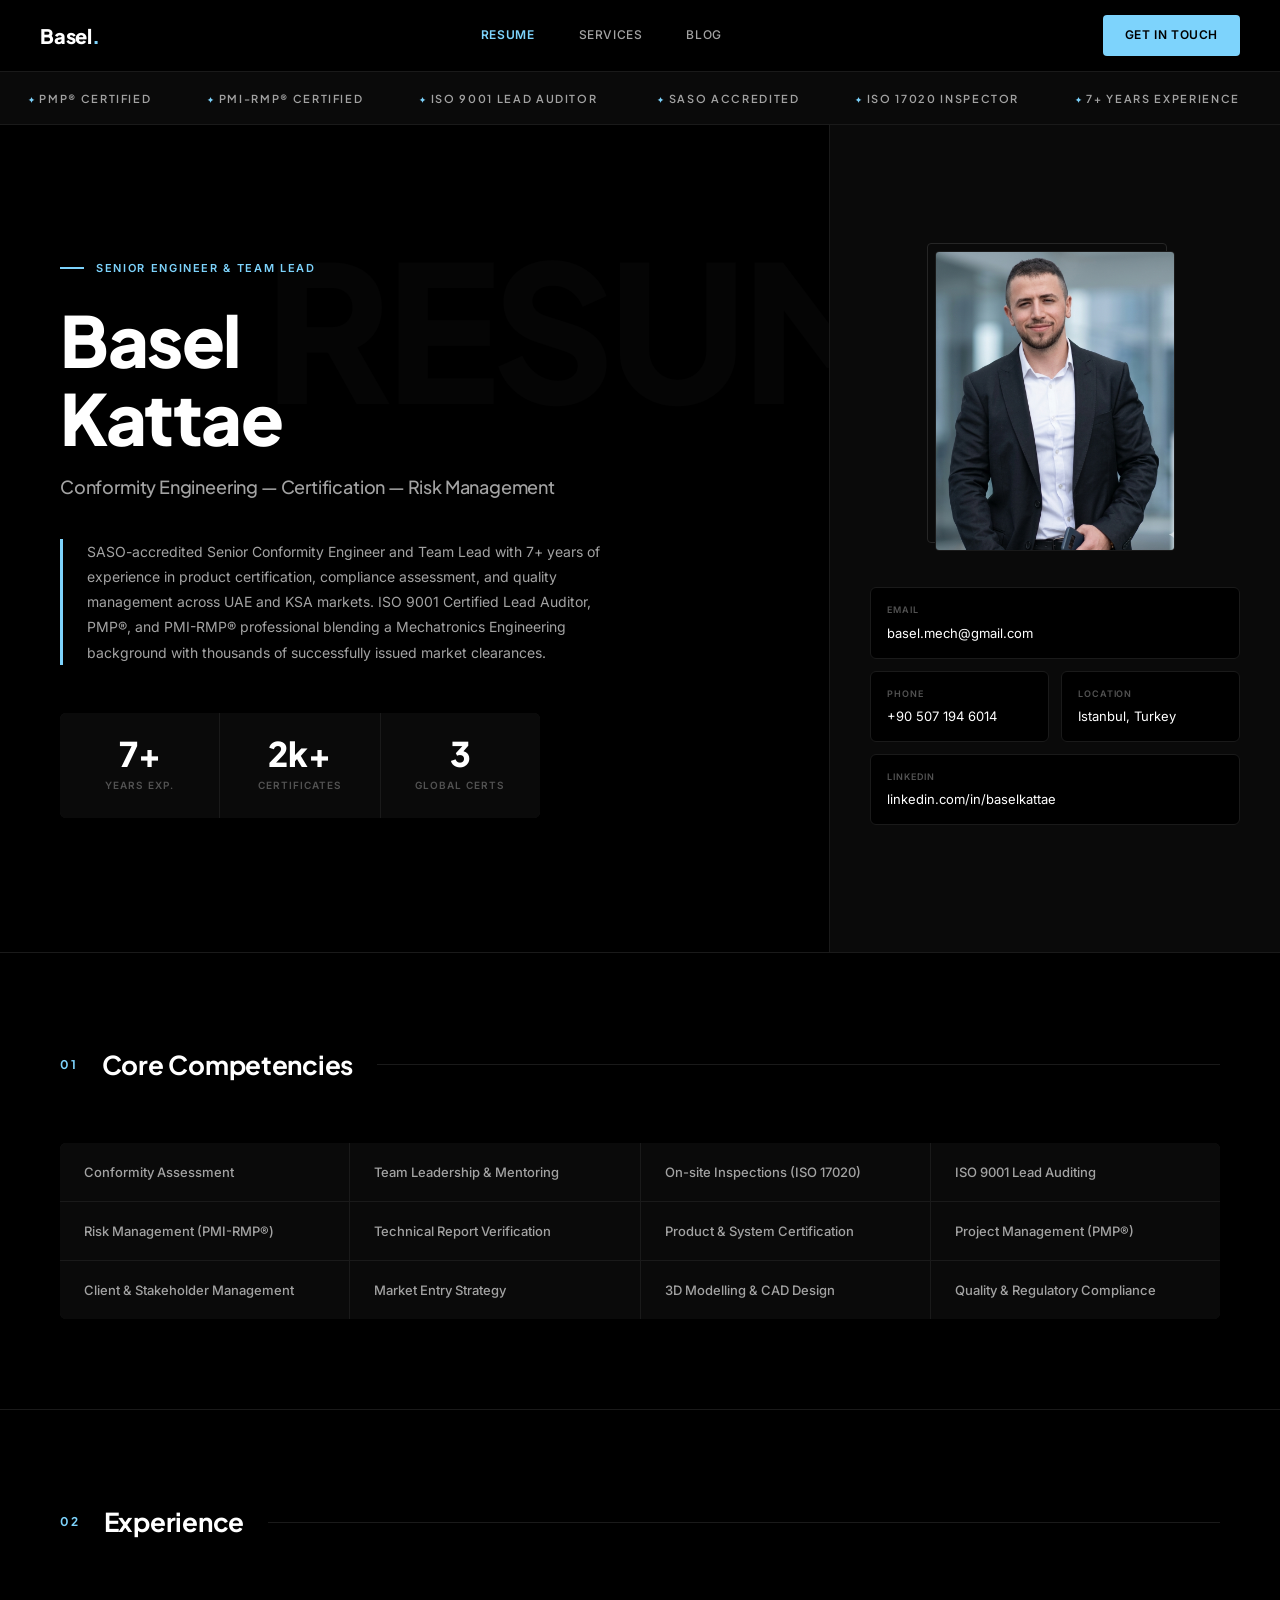
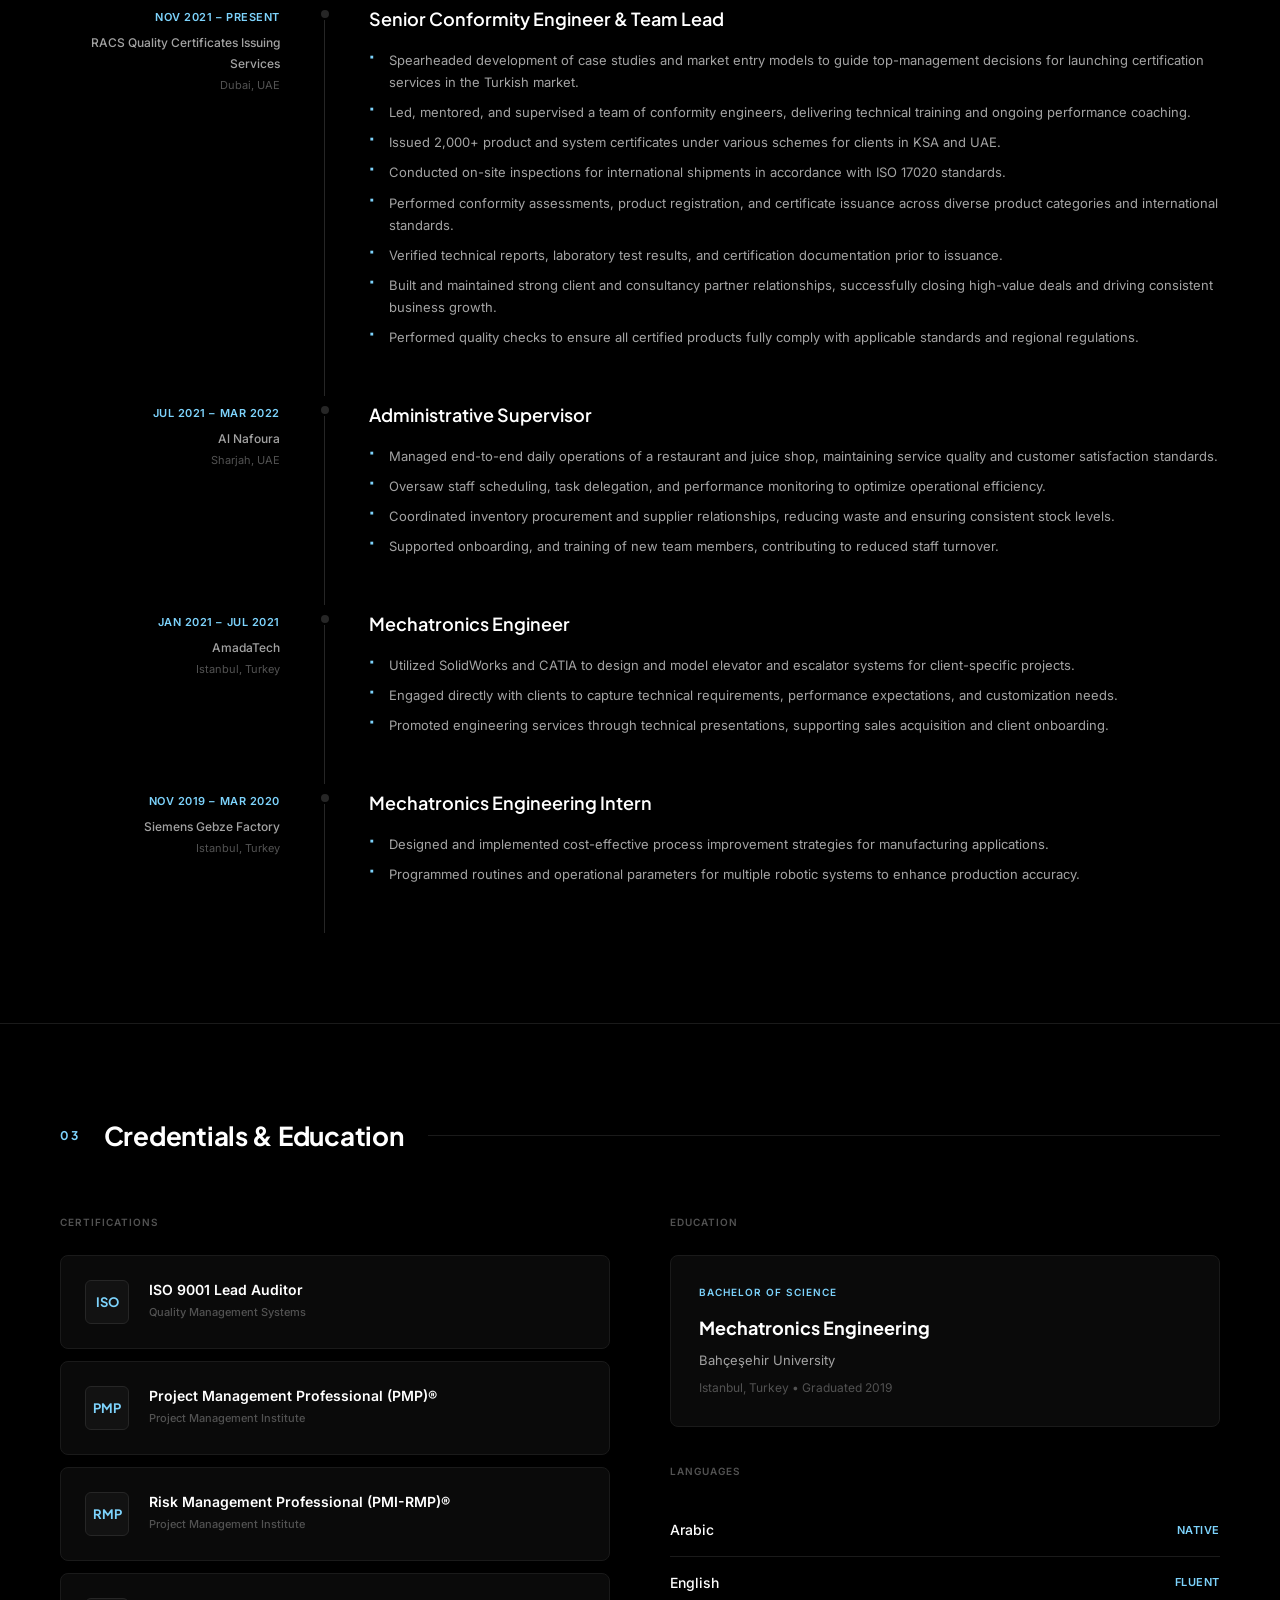
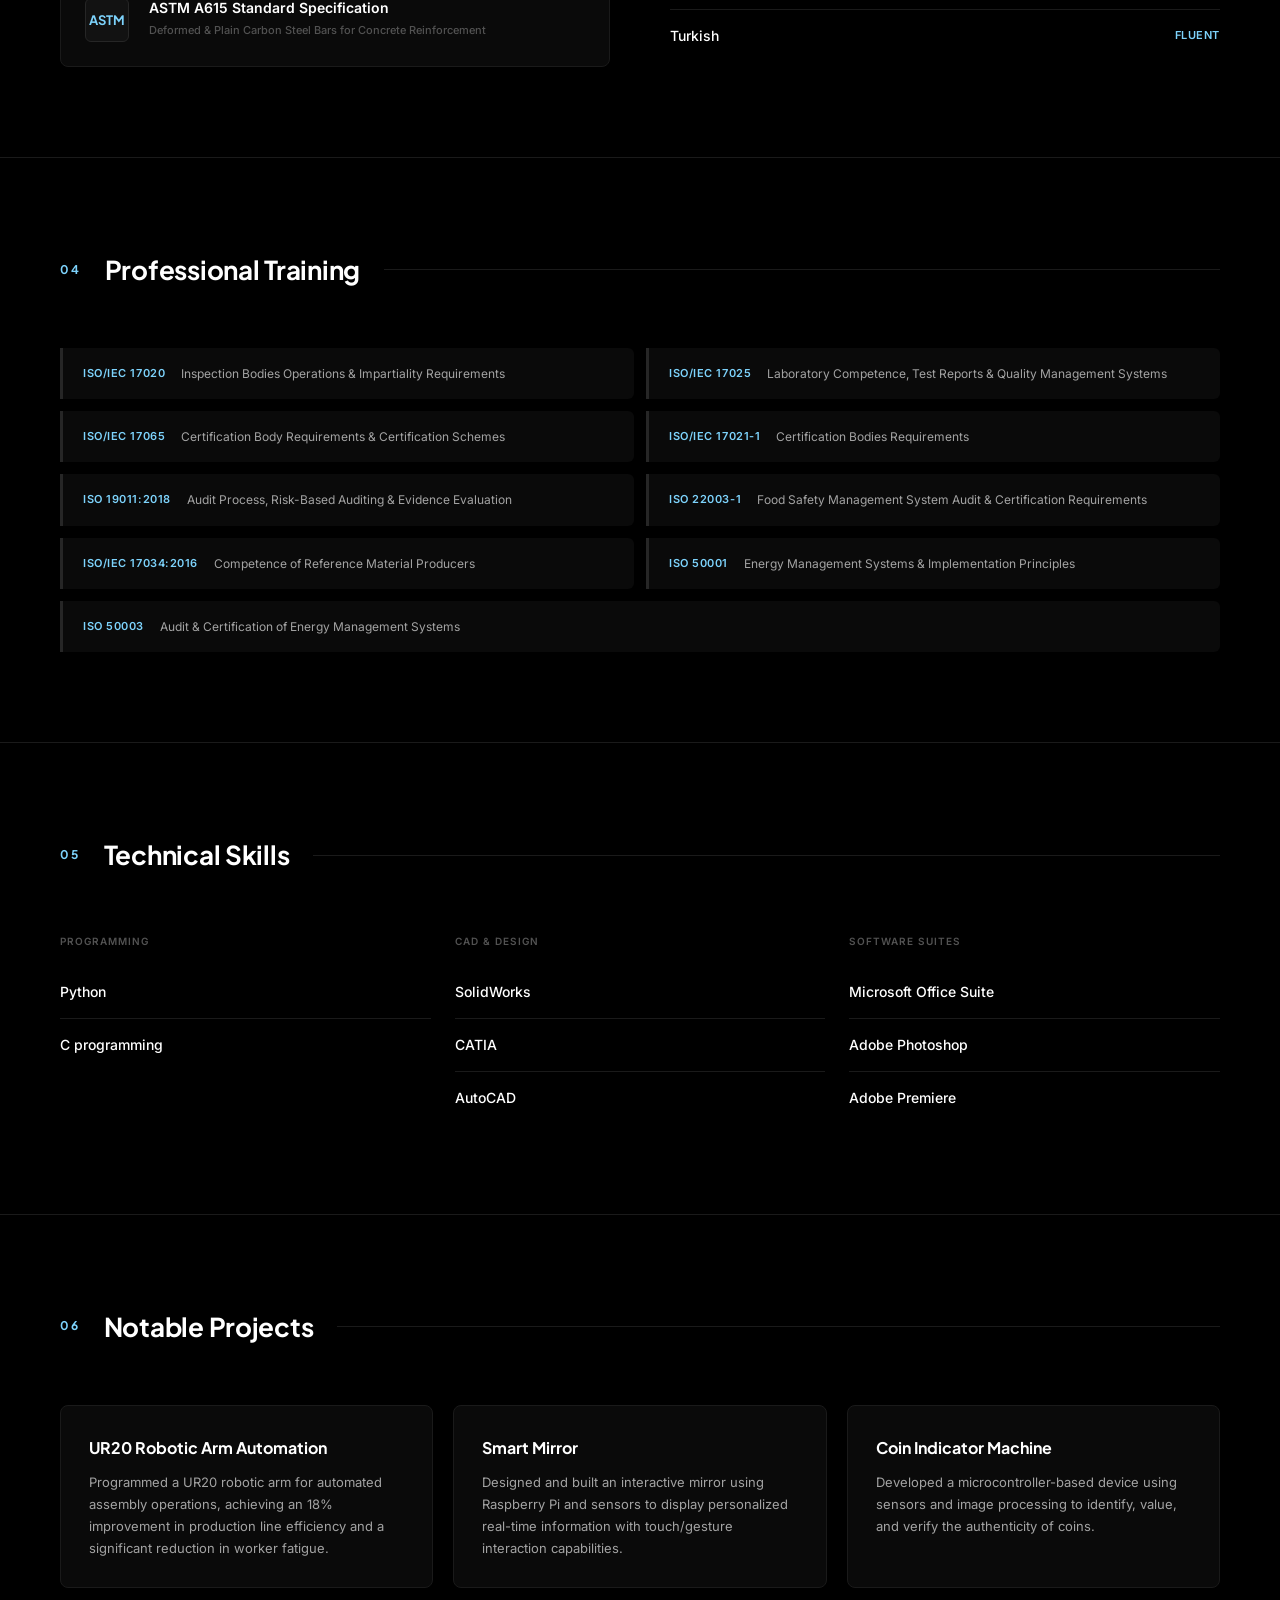
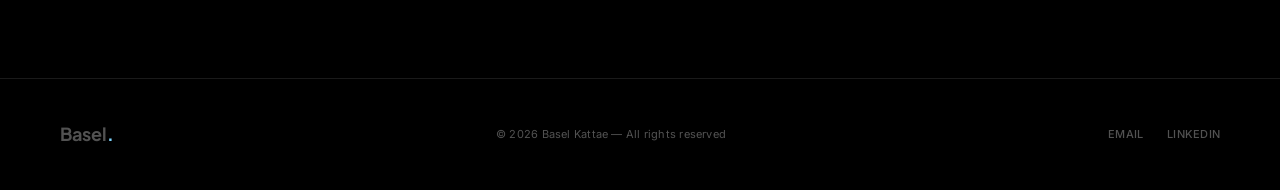
==== index.html @ 0952aea5 "Add files via upload" ====
<!DOCTYPE html>
<html lang="en">
<head>
<meta charset="UTF-8">
<meta name="viewport" content="width=device-width, initial-scale=1.0">
<title>Basel Kattae — Senior Conformity Engineer</title>
<link rel="preconnect" href="https://fonts.googleapis.com">
<link rel="preconnect" href="https://fonts.gstatic.com" crossorigin>
<link href="https://fonts.googleapis.com/css2?family=Inter:wght@300;400;500;600&family=Plus+Jakarta+Sans:wght@500;600;700;800&display=swap" rel="stylesheet">
<link rel="stylesheet" href="style.css">
</head>
<body>

<!-- NAV -->
<nav>
  <a class="nav-logo" href="index.html">Basel<span>.</span></a>
  <div class="nav-links">
    <a class="nav-btn active" href="index.html">Resume</a>
    <a class="nav-btn" href="services.html">Services</a>
    <a class="nav-btn" href="blog.html">Blog</a>
  </div>
  <a class="nav-cta" href="mailto:basel.mech@gmail.com">Get in Touch</a>
</nav>

<!-- MARQUEE -->
<div class="marquee-wrap">
  <div class="marquee-track">
    <span>PMP® Certified</span><span>PMI-RMP® Certified</span><span>ISO 9001 Lead Auditor</span>
    <span>SASO Accredited</span><span>ISO 17020 Inspector</span><span>7+ Years Experience</span>
    <span>2,000+ Certificates Issued</span><span>SABER Expert</span><span>G-Mark Certification</span>
    <span>PMP® Certified</span><span>PMI-RMP® Certified</span><span>ISO 9001 Lead Auditor</span>
  </div>
</div>

<div class="watermark-container">
  <!-- FADED BACKGROUND WATERMARK -->
  <div class="page-watermark">Resume</div>

  <!-- HERO -->
  <div class="hero">
    <div class="hero-left scroll-reveal">
      <div class="hero-tag">Senior Engineer &amp; Team Lead</div>
      <h1 class="hero-name">Basel <em>Kattae</em></h1>
      <p class="hero-title">Conformity Engineering — Certification — Risk Management</p>
      <p class="hero-summary">
        SASO-accredited Senior Conformity Engineer and Team Lead with 7+ years of experience in product certification, compliance assessment, and quality management across UAE and KSA markets. ISO 9001 Certified Lead Auditor, PMP®, and PMI-RMP® professional blending a Mechatronics Engineering background with thousands of successfully issued market clearances.
      </p>
      <div class="hero-stats">
        <div class="stat"><div class="stat-num">7+</div><div class="stat-label">Years Exp.</div></div>
        <div class="stat"><div class="stat-num">2k+</div><div class="stat-label">Certificates</div></div>
        <div class="stat"><div class="stat-num">3</div><div class="stat-label">Global Certs</div></div>
      </div>
    </div>
    <div class="hero-right scroll-reveal delay-1">
      <div class="photo-frame">
        <div class="photo-inner">
          <img src="Images/Formal Pic.png" alt="Basel Kattae">
        </div>
      </div>
      <div class="contact-grid">
        <div class="contact-item email-box">
          <span class="contact-label">Email</span>
          <span class="contact-val">basel.mech@gmail.com</span>
        </div>
        <div class="contact-item">
          <span class="contact-label">Phone</span>
          <span class="contact-val">+90 507 194 6014</span>
        </div>
        <div class="contact-item">
          <span class="contact-label">Location</span>
          <span class="contact-val">Istanbul, Turkey</span>
        </div>
        <div class="contact-item" style="grid-column: span 2;">
          <span class="contact-label">LinkedIn</span>
          <span class="contact-val">linkedin.com/in/baselkattae</span>
        </div>
      </div>
    </div>
  </div>
</div>

<!-- COMPETENCIES SECTION -->
<div class="section scroll-reveal">
  <div class="section-header">
    <span class="section-num">01</span>
    <h2 class="section-title">Core Competencies</h2>
    <div class="section-line"></div>
  </div>
  <div class="skills-grid">
    <div class="skill-item">Conformity Assessment</div>
    <div class="skill-item">Team Leadership &amp; Mentoring</div>
    <div class="skill-item">On-site Inspections (ISO 17020)</div>
    <div class="skill-item">ISO 9001 Lead Auditing</div>
    <div class="skill-item">Risk Management (PMI-RMP®)</div>
    <div class="skill-item">Technical Report Verification</div>
    <div class="skill-item">Product &amp; System Certification</div>
    <div class="skill-item">Project Management (PMP®)</div>
    <div class="skill-item">Client &amp; Stakeholder Management</div>
    <div class="skill-item">Market Entry Strategy</div>
    <div class="skill-item">3D Modelling &amp; CAD Design</div>
    <div class="skill-item">Quality &amp; Regulatory Compliance</div>
  </div>
</div>

<!-- PROFESSIONAL EXPERIENCE -->
<div class="section scroll-reveal">
  <div class="section-header">
    <span class="section-num">02</span>
    <h2 class="section-title">Experience</h2>
    <div class="section-line"></div>
  </div>
  <div class="timeline">
    <div class="timeline-item scroll-reveal">
      <div class="timeline-date">
        <div class="timeline-date-range">Nov 2021 – Present</div>
        <div class="timeline-company">RACS Quality Certificates Issuing Services</div>
        <div class="timeline-location">Dubai, UAE</div>
      </div>
      <div class="timeline-divider"><div class="timeline-dot"></div></div>
      <div class="timeline-content">
        <div class="timeline-role">Senior Conformity Engineer &amp; Team Lead</div>
        <ul class="timeline-bullets">
          <li>Spearheaded development of case studies and market entry models to guide top-management decisions for launching certification services in the Turkish market.</li>
          <li>Led, mentored, and supervised a team of conformity engineers, delivering technical training and ongoing performance coaching.</li>
          <li>Issued 2,000+ product and system certificates under various schemes for clients in KSA and UAE.</li>
          <li>Conducted on-site inspections for international shipments in accordance with ISO 17020 standards.</li>
          <li>Performed conformity assessments, product registration, and certificate issuance across diverse product categories and international standards.</li>
          <li>Verified technical reports, laboratory test results, and certification documentation prior to issuance.</li>
          <li>Built and maintained strong client and consultancy partner relationships, successfully closing high-value deals and driving consistent business growth.</li>
          <li>Performed quality checks to ensure all certified products fully comply with applicable standards and regional regulations.</li>
        </ul>
      </div>
    </div>
    
    <div class="timeline-item scroll-reveal">
      <div class="timeline-date">
        <div class="timeline-date-range">Jul 2021 – Mar 2022</div>
        <div class="timeline-company">Al Nafoura</div>
        <div class="timeline-location">Sharjah, UAE</div>
      </div>
      <div class="timeline-divider"><div class="timeline-dot"></div></div>
      <div class="timeline-content">
        <div class="timeline-role">Administrative Supervisor</div>
        <ul class="timeline-bullets">
          <li>Managed end-to-end daily operations of a restaurant and juice shop, maintaining service quality and customer satisfaction standards.</li>
          <li>Oversaw staff scheduling, task delegation, and performance monitoring to optimize operational efficiency.</li>
          <li>Coordinated inventory procurement and supplier relationships, reducing waste and ensuring consistent stock levels.</li>
          <li>Supported onboarding, and training of new team members, contributing to reduced staff turnover.</li>
        </ul>
      </div>
    </div>

    <div class="timeline-item scroll-reveal">
      <div class="timeline-date">
        <div class="timeline-date-range">Jan 2021 – Jul 2021</div>
        <div class="timeline-company">AmadaTech</div>
        <div class="timeline-location">Istanbul, Turkey</div>
      </div>
      <div class="timeline-divider"><div class="timeline-dot"></div></div>
      <div class="timeline-content">
        <div class="timeline-role">Mechatronics Engineer</div>
        <ul class="timeline-bullets">
          <li>Utilized SolidWorks and CATIA to design and model elevator and escalator systems for client-specific projects.</li>
          <li>Engaged directly with clients to capture technical requirements, performance expectations, and customization needs.</li>
          <li>Promoted engineering services through technical presentations, supporting sales acquisition and client onboarding.</li>
        </ul>
      </div>
    </div>

    <div class="timeline-item scroll-reveal">
      <div class="timeline-date">
        <div class="timeline-date-range">Nov 2019 – Mar 2020</div>
        <div class="timeline-company">Siemens Gebze Factory</div>
        <div class="timeline-location">Istanbul, Turkey</div>
      </div>
      <div class="timeline-divider"><div class="timeline-dot"></div></div>
      <div class="timeline-content">
        <div class="timeline-role">Mechatronics Engineering Intern</div>
        <ul class="timeline-bullets">
          <li>Designed and implemented cost-effective process improvement strategies for manufacturing applications.</li>
          <li>Programmed routines and operational parameters for multiple robotic systems to enhance production accuracy.</li>
        </ul>
      </div>
    </div>
  </div>
</div>

<!-- CREDENTIALS & ACADEMICS -->
<div class="section scroll-reveal">
  <div class="section-header">
    <span class="section-num">03</span>
    <h2 class="section-title">Credentials &amp; Education</h2>
    <div class="section-line"></div>
  </div>
  <div class="two-col">
    <div class="scroll-reveal delay-1">
      <div class="skills-heading">Certifications</div>
      <div class="cert-grid" style="grid-template-columns: 1fr; gap: 12px;">
        <div class="cert-card">
          <div class="cert-icon">ISO</div>
          <div>
            <div class="cert-name">ISO 9001 Lead Auditor</div>
            <div class="cert-body">Quality Management Systems</div>
          </div>
        </div>
        <div class="cert-card">
          <div class="cert-icon">PMP</div>
          <div>
            <div class="cert-name">Project Management Professional (PMP)®</div>
            <div class="cert-body">Project Management Institute</div>
          </div>
        </div>
        <div class="cert-card">
          <div class="cert-icon">RMP</div>
          <div>
            <div class="cert-name">Risk Management Professional (PMI-RMP)®</div>
            <div class="cert-body">Project Management Institute</div>
          </div>
        </div>
        <div class="cert-card">
          <div class="cert-icon">ASTM</div>
          <div>
            <div class="cert-name">ASTM A615 Standard Specification</div>
            <div class="cert-body">Deformed &amp; Plain Carbon Steel Bars for Concrete Reinforcement</div>
          </div>
        </div>
      </div>
    </div>
    
    <div class="scroll-reveal delay-2">
      <div class="skills-heading">Education</div>
      <div class="education-box">
        <div class="education-tag">Bachelor of Science</div>
        <div class="education-degree">Mechatronics Engineering</div>
        <div class="education-school">Bahçeşehir University</div>
        <div class="education-class">Istanbul, Turkey • Graduated 2019</div>
      </div>

      <div class="skills-heading" style="margin-top: 36px;">Languages</div>
      <div class="lang-item">
        <span class="lang-name">Arabic</span>
        <span class="lang-level">Native</span>
      </div>
      <div class="lang-item">
        <span class="lang-name">English</span>
        <span class="lang-level">Fluent</span>
      </div>
      <div class="lang-item" style="border-bottom: none;">
        <span class="lang-name">Turkish</span>
        <span class="lang-level">Fluent</span>
      </div>
    </div>
  </div>
</div>

<!-- PROFESSIONAL TRAINING -->
<div class="section scroll-reveal">
  <div class="section-header">
    <span class="section-num">04</span>
    <h2 class="section-title">Professional Training</h2>
    <div class="section-line"></div>
  </div>
  <div class="training-grid">
    <div class="training-item scroll-reveal"><div class="training-code">ISO/IEC 17020</div><div class="training-name">Inspection Bodies Operations &amp; Impartiality Requirements</div></div>
    <div class="training-item scroll-reveal delay-1"><div class="training-code">ISO/IEC 17025</div><div class="training-name">Laboratory Competence, Test Reports &amp; Quality Management Systems</div></div>
    <div class="training-item scroll-reveal"><div class="training-code">ISO/IEC 17065</div><div class="training-name">Certification Body Requirements &amp; Certification Schemes</div></div>
    <div class="training-item scroll-reveal delay-1"><div class="training-code">ISO/IEC 17021-1</div><div class="training-name">Certification Bodies Requirements</div></div>
    <div class="training-item scroll-reveal"><div class="training-code">ISO 19011:2018</div><div class="training-name">Audit Process, Risk-Based Auditing &amp; Evidence Evaluation</div></div>
    <div class="training-item scroll-reveal delay-1"><div class="training-code">ISO 22003-1</div><div class="training-name">Food Safety Management System Audit &amp; Certification Requirements</div></div>
    <div class="training-item scroll-reveal"><div class="training-code">ISO/IEC 17034:2016</div><div class="training-name">Competence of Reference Material Producers</div></div>
    <div class="training-item scroll-reveal delay-1"><div class="training-code">ISO 50001</div><div class="training-name">Energy Management Systems &amp; Implementation Principles</div></div>
    <div class="training-item scroll-reveal" style="grid-column: span 2;"><div class="training-code">ISO 50003</div><div class="training-name">Audit &amp; Certification of Energy Management Systems</div></div>
  </div>
</div>

<!-- TECHNICAL SKILLS -->
<div class="section scroll-reveal">
  <div class="section-header">
    <span class="section-num">05</span>
    <h2 class="section-title">Technical Skills</h2>
    <div class="section-line"></div>
  </div>
  <div class="two-col" style="grid-template-columns: repeat(3, 1fr); gap: 24px;">
    <div class="scroll-reveal">
      <div class="lang-heading">Programming</div>
      <div class="lang-item"><span class="lang-name">Python</span></div>
      <div class="lang-item" style="border:none;"><span class="lang-name">C programming</span></div>
    </div>
    <div class="scroll-reveal delay-1">
      <div class="lang-heading">CAD &amp; Design</div>
      <div class="lang-item"><span class="lang-name">SolidWorks</span></div>
      <div class="lang-item"><span class="lang-name">CATIA</span></div>
      <div class="lang-item" style="border:none;"><span class="lang-name">AutoCAD</span></div>
    </div>
    <div class="scroll-reveal delay-2">
      <div class="lang-heading">Software Suites</div>
      <div class="lang-item"><span class="lang-name">Microsoft Office Suite</span></div>
      <div class="lang-item"><span class="lang-name">Adobe Photoshop</span></div>
      <div class="lang-item" style="border:none;"><span class="lang-name">Adobe Premiere</span></div>
    </div>
  </div>
</div>

<!-- NOTABLE PROJECTS -->
<div class="section scroll-reveal" style="border-bottom: none;">
  <div class="section-header">
    <span class="section-num">06</span>
    <h2 class="section-title">Notable Projects</h2>
    <div class="section-line"></div>
  </div>
  <div class="skills-grid" style="grid-template-columns: repeat(3, 1fr); background: transparent; gap: 20px; overflow: visible;">
    <div class="project-card scroll-reveal">
      <div class="project-name">UR20 Robotic Arm Automation</div>
      <p class="project-desc">Programmed a UR20 robotic arm for automated assembly operations, achieving an 18% improvement in production line efficiency and a significant reduction in worker fatigue.</p>
    </div>
    <div class="project-card scroll-reveal delay-1">
      <div class="project-name">Smart Mirror</div>
      <p class="project-desc">Designed and built an interactive mirror using Raspberry Pi and sensors to display personalized real-time information with touch/gesture interaction capabilities.</p>
    </div>
    <div class="project-card scroll-reveal delay-2">
      <div class="project-name">Coin Indicator Machine</div>
      <p class="project-desc">Developed a microcontroller-based device using sensors and image processing to identify, value, and verify the authenticity of coins.</p>
    </div>
  </div>
</div>

<!-- FOOTER -->
<footer>
  <div class="footer-name">Basel<span>.</span></div>
  <div class="footer-copy">© 2026 Basel Kattae — All rights reserved</div>
  <div class="footer-links">
    <a class="footer-link" href="mailto:basel.mech@gmail.com">Email</a>
    <a class="footer-link" href="https://linkedin.com/in/baselkattae" target="_blank">LinkedIn</a>
  </div>
</footer>

<!-- INTERSECTION OBSERVER SCRIPT FOR ANIMATIONS -->
<script>
  const observer = new IntersectionObserver((entries) => {
    entries.forEach(entry => {
      if (entry.isIntersecting) {
        entry.target.classList.add('visible');
      }
    });
  }, { threshold: 0.05, rootMargin: "0px 0px -50px 0px" });

  document.querySelectorAll('.scroll-reveal').forEach(el => observer.observe(el));
</script>
</body>
</html>
---- style.css ----
*, *::before, *::after { 
  box-sizing: border-box; 
  margin: 0; 
  padding: 0; 
}

:root {
  /* ── PURE BLACK & BABY BLUE PALETTE ── */
  --bg: #000000;          /* Deep Pure Black */
  --bg2: #0a0a0a;         /* Ultra-Dark Slate / Off-Black */
  --bg3: #121212;         /* Dark Gray Surface */
  --border: #1a1a1a;      /* Subtle Dark Border */
  --border2: #262626;     /* Defined Medium Border */
  --text: #ffffff;        /* Crisp White */
  --text-mid: #a3a3a3;    /* Silver-Gray */
  --text-muted: #525252;  /* Muted Charcoal Gray */
  --accent: #7dd3fc;      /* Radiant Baby Blue */
  --accent2: #0284c7;     /* Deep Sky Blue Accent */
  --accent-glow: rgba(125, 211, 252, 0.05);
  
  /* ── TYPOGRAPHY ── */
  --font-display: 'Plus Jakarta Sans', sans-serif;
  --font-body: 'Inter', sans-serif;
  --nav-h: 72px;
}

html { 
  scroll-behavior: smooth; 
}

body {
  background: var(--bg);
  color: var(--text);
  font-family: var(--font-body);
  font-size: 14px;
  line-height: 1.7;
  overflow-x: hidden;
  -webkit-font-smoothing: antialiased;
}

::selection { 
  background: var(--accent); 
  color: #000000; 
}

/* ── SCROLLBAR ── */
::-webkit-scrollbar { width: 6px; }
::-webkit-scrollbar-track { background: var(--bg); }
::-webkit-scrollbar-thumb { background: var(--border2); border-radius: 3px; }
::-webkit-scrollbar-thumb:hover { background: var(--accent); }

/* ── SCROLL REVEAL ANIMATIONS ── */
.scroll-reveal {
  opacity: 0;
  transform: translateY(30px);
  transition: opacity 0.8s cubic-bezier(0.25, 1, 0.5, 1), transform 0.8s cubic-bezier(0.25, 1, 0.5, 1);
}

.scroll-reveal.visible {
  opacity: 1;
  transform: translateY(0);
}

/* Delay modifiers to stagger item load-ins */
.delay-1 { transition-delay: 0.1s; }
.delay-2 { transition-delay: 0.2s; }
.delay-3 { transition-delay: 0.3s; }

/* ── FADED BACKGROUND PAGE WATERMARK ── */
.watermark-container {
  position: relative;
  width: 100%;
}

.page-watermark {
  position: absolute;
  top: 40px;
  left: 50%;
  transform: translateX(-50%);
  font-family: var(--font-display);
  font-weight: 800;
  font-size: clamp(80px, 15vw, 190px);
  color: rgba(255, 255, 255, 0.02);
  text-transform: uppercase;
  letter-spacing: -0.03em;
  pointer-events: none;
  user-select: none;
  z-index: 0;
  white-space: nowrap;
}

/* ── NAVIGATION ── */
nav {
  position: fixed; top: 0; left: 0; right: 0; z-index: 100;
  height: var(--nav-h);
  display: flex; align-items: center; justify-content: space-between;
  padding: 0 40px;
  background: rgba(0, 0, 0, 0.85);
  backdrop-filter: blur(16px);
  border-bottom: 1px solid var(--border);
}
.nav-logo {
  font-family: var(--font-display);
  font-weight: 800;
  font-size: 20px;
  letter-spacing: -0.01em;
  color: var(--text);
  text-decoration: none;
}
.nav-logo span { color: var(--accent); }
.nav-links { display: flex; gap: 8px; }
.nav-btn {
  background: none; border: none; cursor: pointer;
  font-family: var(--font-body);
  font-size: 12px;
  font-weight: 500;
  letter-spacing: 0.05em;
  text-transform: uppercase;
  color: var(--text-mid);
  padding: 8px 18px;
  border-radius: 4px;
  transition: color 0.2s;
  text-decoration: none;
  display: inline-block;
  line-height: inherit;
}
.nav-btn:hover, .nav-btn.active { color: var(--text); }
.nav-btn.active { color: var(--accent); font-weight: 600; }

.nav-cta {
  font-family: var(--font-body);
  font-size: 12px;
  font-weight: 600;
  letter-spacing: 0.05em;
  text-transform: uppercase;
  color: #000000;
  background: var(--accent);
  border: none;
  padding: 10px 22px;
  border-radius: 4px;
  cursor: pointer;
  transition: background 0.2s, transform 0.15s;
  text-decoration: none;
}
.nav-cta:hover { 
  background: #bae6fd; 
  transform: translateY(-1px);
}

/* ── MARQUEE ── */
.marquee-wrap {
  overflow: hidden;
  background: var(--bg2);
  padding: 14px 0;
  white-space: nowrap;
  border-bottom: 1px solid var(--border);
  margin-top: var(--nav-h);
  position: relative;
  z-index: 1;
}
.marquee-track {
  display: inline-block;
  animation: marquee 28s linear infinite;
}
.marquee-track span {
  font-family: var(--font-display);
  font-size: 11px;
  font-weight: 600;
  letter-spacing: 0.15em;
  text-transform: uppercase;
  color: var(--text-mid);
  padding: 0 28px;
}
.marquee-track span::before { content: '✦ '; font-size: 8px; color: var(--accent); }
@keyframes marquee { from { transform: translateX(0); } to { transform: translateX(-50%); } }

/* ── INDEX / CV PAGE SPECIFICS ── */
.hero {
  display: grid;
  grid-template-columns: 1fr 450px; 
  gap: 0;
  min-height: calc(100vh - var(--nav-h));
  border-bottom: 1px solid var(--border);
  position: relative;
  z-index: 1;
}
.hero-left {
  padding: 80px 60px;
  display: flex; flex-direction: column; justify-content: center;
  border-right: 1px solid var(--border);
}
.hero-tag {
  display: inline-flex; align-items: center; gap: 12px;
  font-size: 11px;
  font-weight: 600;
  letter-spacing: 0.15em;
  text-transform: uppercase;
  color: var(--accent);
  margin-bottom: 24px;
}
.hero-tag::before { content: ''; width: 24px; height: 2px; background: var(--accent); }
.hero-name {
  font-family: var(--font-display);
  font-weight: 800;
  font-size: clamp(48px, 5.5vw, 76px);
  line-height: 1.1;
  letter-spacing: -0.02em;
  color: var(--text);
  margin-bottom: 16px;
}
.hero-name em {
  font-style: normal;
  color: transparent;
  background: linear-gradient(135deg, var(--text) 40%, var(--accent));
  -webkit-background-clip: text;
  background-clip: text;
  display: block;
}
.hero-title {
  font-family: var(--font-display);
  font-weight: 500;
  font-size: 18px;
  letter-spacing: -0.01em;
  color: var(--text-mid);
  margin-bottom: 36px;
}
.hero-summary {
  font-size: 14px;
  line-height: 1.8;
  color: var(--text-mid);
  max-width: 560px;
  margin-bottom: 48px;
  border-left: 3px solid var(--accent);
  padding-left: 24px;
}
.hero-stats {
  display: grid; grid-template-columns: repeat(3, 1fr);
  gap: 1px;
  background: var(--border);
  max-width: 480px;
  border-radius: 6px;
  overflow: hidden;
}
.stat { background: var(--bg2); padding: 24px; text-align: center; }
.stat-num { font-family: var(--font-display); font-weight: 800; font-size: 34px; color: var(--text); line-height: 1; }
.stat-label { font-size: 10px; font-weight: 600; letter-spacing: 0.1em; text-transform: uppercase; color: var(--text-muted); margin-top: 6px; }

.hero-right {
  padding: 60px 40px;
  display: flex; flex-direction: column; align-items: center; justify-content: center;
  background: var(--bg2);
  gap: 36px;
}
.photo-frame { width: 240px; height: 300px; position: relative; }
.photo-frame::before { content: ''; position: absolute; top: -8px; left: -8px; right: 8px; bottom: 8px; border: 1px solid var(--border2); border-radius: 4px; z-index: 0; }
.photo-inner {
  position: relative; z-index: 1; width: 100%; height: 100%; background: var(--bg3); border-radius: 4px;
  display: flex; flex-direction: column; align-items: center; justify-content: center; gap: 12px; overflow: hidden; border: 1px solid var(--border);
}
.photo-inner svg { opacity: 0.2; }
.photo-placeholder-text { font-size: 10px; font-weight: 600; letter-spacing: 0.1em; text-transform: uppercase; color: var(--text-muted); }
.photo-inner img { width: 100%; height: 100%; object-fit: cover; display: block; }

.contact-grid {
  display: grid; grid-template-columns: 1fr 1fr; gap: 12px;
  width: 100%;
}
.contact-item {
  display: flex; flex-direction: column; gap: 4px;
  background: var(--bg);
  border: 1px solid var(--border);
  padding: 14px 16px;
  border-radius: 6px;
}
.contact-item.email-box {
  grid-column: span 2; 
}
.contact-label { font-size: 9px; font-weight: 600; letter-spacing: 0.1em; text-transform: uppercase; color: var(--text-muted); }
.contact-val { font-size: 13px; color: var(--text); white-space: nowrap; }

/* ── COMMON STRUCTURAL SECTIONS ── */
.section { padding: 90px 60px; border-bottom: 1px solid var(--border); position: relative; z-index: 1; }
.section-header { display: flex; align-items: center; gap: 24px; margin-bottom: 56px; }
.section-num { font-family: var(--font-display); font-size: 12px; letter-spacing: 0.15em; color: var(--accent); font-weight: 700; }
.section-title { font-family: var(--font-display); font-weight: 700; font-size: 26px; letter-spacing: -0.01em; color: var(--text); }
.section-line { flex: 1; height: 1px; background: var(--border); }

/* ── TIMELINE ── */
.timeline { display: flex; flex-direction: column; gap: 0; }
.timeline-item { display: grid; grid-template-columns: 220px 1px 1fr; gap: 0 44px; position: relative; }
.timeline-date { text-align: right; padding: 8px 0 48px; }
.timeline-date-range { font-size: 11px; letter-spacing: 0.05em; text-transform: uppercase; color: var(--accent); font-weight: 600; }
.timeline-company { font-size: 12px; font-weight: 500; color: var(--text-mid); margin-top: 6px; }
.timeline-location { font-size: 11px; color: var(--text-muted); margin-top: 2px; }
.timeline-divider { position: relative; display: flex; flex-direction: column; align-items: center; }
.timeline-divider::after { content: ''; position: absolute; top: 20px; bottom: 0; width: 1px; background: var(--border2); }
.timeline-dot { width: 12px; height: 12px; border-radius: 50%; background: var(--border2); border: 2px solid var(--bg); position: relative; z-index: 1; margin-top: 8px; flex-shrink: 0; }
.timeline-item:hover .timeline-dot { background: var(--accent); }
.timeline-content { padding: 4px 0 48px; }
.timeline-role { font-family: var(--font-display); font-weight: 600; font-size: 18px; color: var(--text); margin-bottom: 14px; }
.timeline-bullets { list-style: none; display: flex; flex-direction: column; gap: 8px; }
.timeline-bullets li { font-size: 13px; color: var(--text-mid); line-height: 1.7; padding-left: 20px; position: relative; }
.timeline-bullets li::before { content: '▪'; position: absolute; left: 0; color: var(--accent); font-size: 10px; top: -1px; }

/* ── SKILLS GRID ── */
.skills-grid { display: grid; grid-template-columns: repeat(4, 1fr); gap: 1px; background: var(--border); border-radius: 6px; overflow: hidden; }
.skill-item { background: var(--bg2); padding: 18px 24px; font-size: 13px; font-weight: 500; color: var(--text-mid); }
.skill-item:hover { background: var(--bg3); color: var(--text); }

/* ── CERT GRID ── */
.cert-grid { display: grid; grid-template-columns: repeat(2, 1fr); gap: 16px; }
.cert-card { display: flex; align-items: flex-start; gap: 20px; padding: 24px; background: var(--bg2); border: 1px solid var(--border); border-radius: 8px; }
.cert-card:hover { border-color: var(--border2); background: var(--bg3); }
.cert-icon { width: 44px; height: 44px; background: var(--bg3); border: 1px solid var(--border2); border-radius: 6px; display: flex; align-items: center; justify-content: center; flex-shrink: 0; font-size: 13px; color: var(--accent); font-family: var(--font-display); font-weight: 700; }
.cert-name { font-size: 14px; font-weight: 600; color: var(--text); line-height: 1.4; }
.cert-body { font-size: 11px; color: var(--text-muted); margin-top: 4px; font-weight: 500; }

/* ── TWO COL LAYOUT ── */
.two-col { display: grid; grid-template-columns: 1fr 1fr; gap: 60px; }
.education-box { background: var(--bg2); border: 1px solid var(--border); padding: 28px; border-radius: 8px; }
.education-tag { font-size: 10px; font-weight: 600; letter-spacing: .1em; text-transform: uppercase; color: var(--accent); margin-bottom: 12px; }
.education-degree { font-family: var(--font-display); font-weight: 700; font-size: 18px; color: var(--text); margin-bottom: 6px; }
.education-school { font-size: 13px; color: var(--text-mid); }
.education-class { font-size: 12px; color: var(--text-muted); margin-top: 6px; }
.lang-heading { font-size: 10px; font-weight: 600; letter-spacing: .1em; text-transform: uppercase; color: var(--text-muted); margin-bottom: 16px; }
.lang-item { display: flex; align-items: center; justify-content: space-between; padding: 14px 0; border-bottom: 1px solid var(--border); }
.lang-name { font-size: 14px; font-weight: 500; color: var(--text); }
.lang-level { font-size: 11px; font-weight: 600; letter-spacing: 0.05em; text-transform: uppercase; color: var(--accent); }
.skills-heading { margin-bottom: 24px; font-size: 10px; font-weight: 600; letter-spacing: .1em; text-transform: uppercase; color: var(--text-muted); }
.project-card { padding: 28px; border: 1px solid var(--border); background: var(--bg2); border-radius: 8px; }
.project-card:hover { border-color: var(--border2); background: var(--bg3); }
.project-name { font-family: var(--font-display); font-weight: 700; font-size: 16px; color: var(--text); margin-bottom: 10px; }
.project-desc { font-size: 13px; color: var(--text-mid); line-height: 1.7; }

/* ── TRAINING LIST ── */
.training-grid { display: grid; grid-template-columns: repeat(2, 1fr); gap: 12px; }
.training-item { display: flex; gap: 16px; padding: 16px 20px; background: var(--bg2); border-left: 3px solid var(--border2); border-radius: 0 6px 6px 0; }
.training-item:hover { border-color: var(--accent); background: var(--bg3); }
.training-code { font-size: 11px; font-weight: 600; color: var(--accent); letter-spacing: 0.05em; white-space: nowrap; }
.training-name { font-size: 12px; color: var(--text-mid); line-height: 1.6; }

/* ── SERVICES SPECIFIC STYLES ── */
.services-hero { padding: 100px 60px 60px; border-bottom: 1px solid var(--border); position: relative; overflow: hidden; z-index: 1; }
.services-hero h1 { font-family: var(--font-display); font-weight: 800; font-size: clamp(40px, 4.5vw, 64px); letter-spacing: -0.02em; color: var(--text); line-height: 1.1; margin-bottom: 24px; }
.services-hero h1 span { color: var(--accent); font-weight: 400; }
.services-hero p { font-size: 14px; color: var(--text-mid); max-width: 560px; line-height: 1.8; }
.category-nav { display: flex; gap: 8px; padding: 24px 60px; border-bottom: 1px solid var(--border); overflow-x: auto; position: relative; z-index: 1; }
.cat-btn { background: none; border: 1px solid var(--border); color: var(--text-mid); font-family: var(--font-body); font-size: 11px; font-weight: 500; letter-spacing: 0.05em; text-transform: uppercase; padding: 10px 20px; border-radius: 4px; cursor: pointer; white-space: nowrap; transition: all 0.2s; }
.cat-btn:hover, .cat-btn.active { background: var(--bg3); border-color: var(--accent); color: var(--accent); }
.services-section { padding: 80px 60px; border-bottom: 1px solid var(--border); position: relative; z-index: 1; }
.services-section-title { display: flex; align-items: center; gap: 20px; margin-bottom: 40px; }
.cat-icon { width: 46px; height: 46px; background: var(--bg2); border: 1px solid var(--border2); border-radius: 8px; display: flex; align-items: center; justify-content: center; font-size: 20px; flex-shrink: 0; }
.cat-title-text { font-family: var(--font-display); font-weight: 700; font-size: 24px; color: var(--text); }
.cat-sub { font-size: 12px; color: var(--text-muted); margin-top: 4px; font-weight: 500; }
.services-grid { display: grid; grid-template-columns: repeat(3, 1fr); gap: 16px; }
.service-card { background: var(--bg2); padding: 32px; border-radius: 8px; border: 1px solid var(--border); position: relative; overflow: hidden; transition: background 0.2s, border-color 0.2s; }
.service-card:hover { background: var(--bg3); border-color: var(--border2); }
.service-card-num { font-family: var(--font-display); font-size: 11px; color: var(--accent); letter-spacing: 0.05em; margin-bottom: 16px; font-weight: 700; }
.service-card-name { font-family: var(--font-display); font-weight: 700; font-size: 15px; color: var(--text); margin-bottom: 12px; line-height: 1.4; }
.service-card-desc { font-size: 12px; color: var(--text-mid); line-height: 1.7; }
.services-cta-strip { padding: 80px 60px; background: var(--bg2); border-top: 1px solid var(--border); display: flex; align-items: center; justify-content: space-between; gap: 40px; flex-wrap: wrap; position: relative; z-index: 1; }
.services-cta-heading { font-family: var(--font-display); font-weight: 700; font-size: 28px; letter-spacing: -0.01em; color: var(--text); margin-bottom: 8px; }
.services-cta-text { font-size: 13px; color: var(--text-mid); max-width: 460px; line-height: 1.7; }
.services-cta-btn { background: var(--accent); border: none; border-radius: 4px; cursor: pointer; font-family: var(--font-display); font-weight: 700; font-size: 14px; letter-spacing: 0.02em; color: #000000; padding: 18px 36px; transition: background .2s; text-decoration: none; display: inline-block; }
.services-cta-btn:hover { background: #bae6fd; }

/* ── BLOG SPECIFIC STYLES ── */
.blog-hero { padding: 100px 60px 60px; border-bottom: 1px solid var(--border); position: relative; overflow: hidden; z-index: 1; }
.blog-hero h1 { font-family: var(--font-display); font-weight: 800; font-size: clamp(40px, 4.5vw, 64px); letter-spacing: -0.02em; color: var(--text); line-height: 1.1; margin-bottom: 20px; }
.blog-hero h1 em { font-style: normal; color: var(--accent); }
.blog-hero p { font-size: 14px; color: var(--text-mid); max-width: 540px; line-height: 1.8; }
.blog-grid { padding: 60px 60px; display: grid; grid-template-columns: repeat(3, 1fr); gap: 16px; position: relative; z-index: 1; }
.featured-blog-card { grid-column: span 2; background: var(--bg2); padding: 56px 48px; min-height: 360px; display: flex; flex-direction: column; justify-content: flex-end; position: relative; overflow: hidden; border: 1px solid var(--border); border-radius: 8px; }
.featured-tag { font-size: 10px; font-weight: 600; letter-spacing: .15em; text-transform: uppercase; color: var(--accent); margin-bottom: 16px; }
.featured-title { font-family: var(--font-display); font-weight: 800; font-size: clamp(24px, 2.5vw, 34px); color: var(--text); line-height: 1.2; margin-bottom: 16px; letter-spacing: -0.01em; }
.featured-desc { font-size: 13px; color: var(--text-mid); line-height: 1.8; max-width: 520px; }
.featured-meta { margin-top: 24px; display: flex; align-items: center; gap: 16px; }
.publish-badge { background: var(--border2); color: var(--text); font-size: 10px; font-weight: 600; letter-spacing: 0.05em; text-transform: uppercase; padding: 6px 14px; border-radius: 4px; }
.featured-reading-time { font-size: 12px; color: var(--text-muted); }
.blog-card { background: var(--bg2); border: 1px solid var(--border); border-radius: 8px; padding: 36px 32px; display: flex; flex-direction: column; justify-content: space-between; min-height: 320px; position: relative; overflow: hidden; }
.blog-card:hover { background: var(--bg3); border-color: var(--border2); }
.blog-card.coming-soon { align-items: center; justify-content: center; text-align: center; }
.blog-coming-icon { font-family: var(--font-display); font-size: 40px; font-weight: 800; color: var(--border2); margin-bottom: 16px; }
.blog-coming-label { font-size: 10px; font-weight: 600; letter-spacing: 0.1em; text-transform: uppercase; color: var(--accent); margin-bottom: 8px; }
.blog-coming-text { font-size: 13px; color: var(--text-mid); line-height: 1.6; }
.blog-newsletter { padding: 80px 60px; background: var(--bg2); border-top: 1px solid var(--border); display: grid; grid-template-columns: 1fr 1fr; gap: 60px; align-items: center; position: relative; z-index: 1; }
.newsletter-title { font-family: var(--font-display); font-weight: 700; font-size: 28px; letter-spacing: -0.01em; color: var(--text); margin-bottom: 12px; }
.newsletter-sub { font-size: 13px; color: var(--text-mid); line-height: 1.7; }
.newsletter-heading-mini { font-size: 10px; font-weight: 600; letter-spacing: .1em; text-transform: uppercase; color: var(--text-muted); margin-bottom: 16px; }
.newsletter-form { display: flex; gap: 0; }
.newsletter-input { flex: 1; background: var(--bg3); border: 1px solid var(--border2); border-right: none; border-radius: 4px 0 0 4px; color: var(--text); font-family: var(--font-body); font-size: 13px; padding: 14px 18px; outline: none; }
.newsletter-input:focus { border-color: var(--border2); }
.newsletter-input::placeholder { color: var(--text-muted); }
.newsletter-submit { background: var(--border2); border: none; cursor: pointer; border-radius: 0 4px 4px 0; font-family: var(--font-body); font-size: 12px; font-weight: 600; letter-spacing: 0.05em; text-transform: uppercase; color: var(--text); padding: 14px 24px; transition: background 0.2s; white-space: nowrap; }
.newsletter-submit:hover { background: var(--accent); color: #000; }
.newsletter-success-msg { font-size: 12px; font-weight: 500; color: var(--accent); margin-top: 10px; display: none; }

/* ── FOOTER ── */
footer { padding: 40px 60px; border-top: 1px solid var(--border); display: flex; align-items: center; justify-content: space-between; background: #000; position: relative; z-index: 1; }
.footer-name { font-family: var(--font-display); font-weight: 700; font-size: 18px; color: var(--text-muted); }
.footer-name span { color: var(--accent); }
.footer-copy { font-size: 11px; color: var(--text-muted); letter-spacing: 0.02em; }
.footer-links { display: flex; gap: 24px; }
.footer-link { font-size: 11px; font-weight: 500; letter-spacing: 0.02em; text-transform: uppercase; color: var(--text-muted); text-decoration: none; }
.footer-link:hover { color: var(--accent); }

/* ── MEDIA QUERIES ── */
@media (max-width: 1024px) {
  .services-grid, .blog-grid { grid-template-columns: repeat(2, 1fr); }
  .featured-blog-card { grid-column: span 2; }
}
@media (max-width: 900px) {
  .hero { grid-template-columns: 1fr; }
  .hero-right { background: var(--bg); padding: 40px 24px; }
  .contact-grid { grid-template-columns: 1fr; }
  .contact-item.email-box { grid-column: span 1; }
  .hero-left { padding: 60px 24px; border-right: none; border-bottom: 1px solid var(--border); }
  .section, .services-hero, .blog-hero, .services-section, .category-nav, .blog-newsletter { padding-left: 24px; padding-right: 24px; }
  .blog-grid { padding: 40px 24px; }
  .skills-grid, .cert-grid, .two-col, .training-grid { grid-template-columns: 1fr 1fr; }
  .services-grid, .blog-grid { grid-template-columns: 1fr; }
  .featured-blog-card { grid-column: span 1; padding: 36px 32px; min-height: 320px; }
  .timeline-item { grid-template-columns: 140px 1px 1fr; gap: 0 30px; }
  .blog-newsletter { grid-template-columns: 1fr; gap: 40px; }
  footer { flex-direction: column; gap: 16px; text-align: center; }
}
@media (max-width: 600px) {
  .skills-grid, .cert-grid, .training-grid { grid-template-columns: 1fr; }
  .hero-stats { grid-template-columns: 1fr; }
  .timeline-item { grid-template-columns: 1px 1fr; gap: 0 20px; }
  .timeline-date { display: none; }
  .two-col { grid-template-columns: 1fr; gap: 40px; }
}
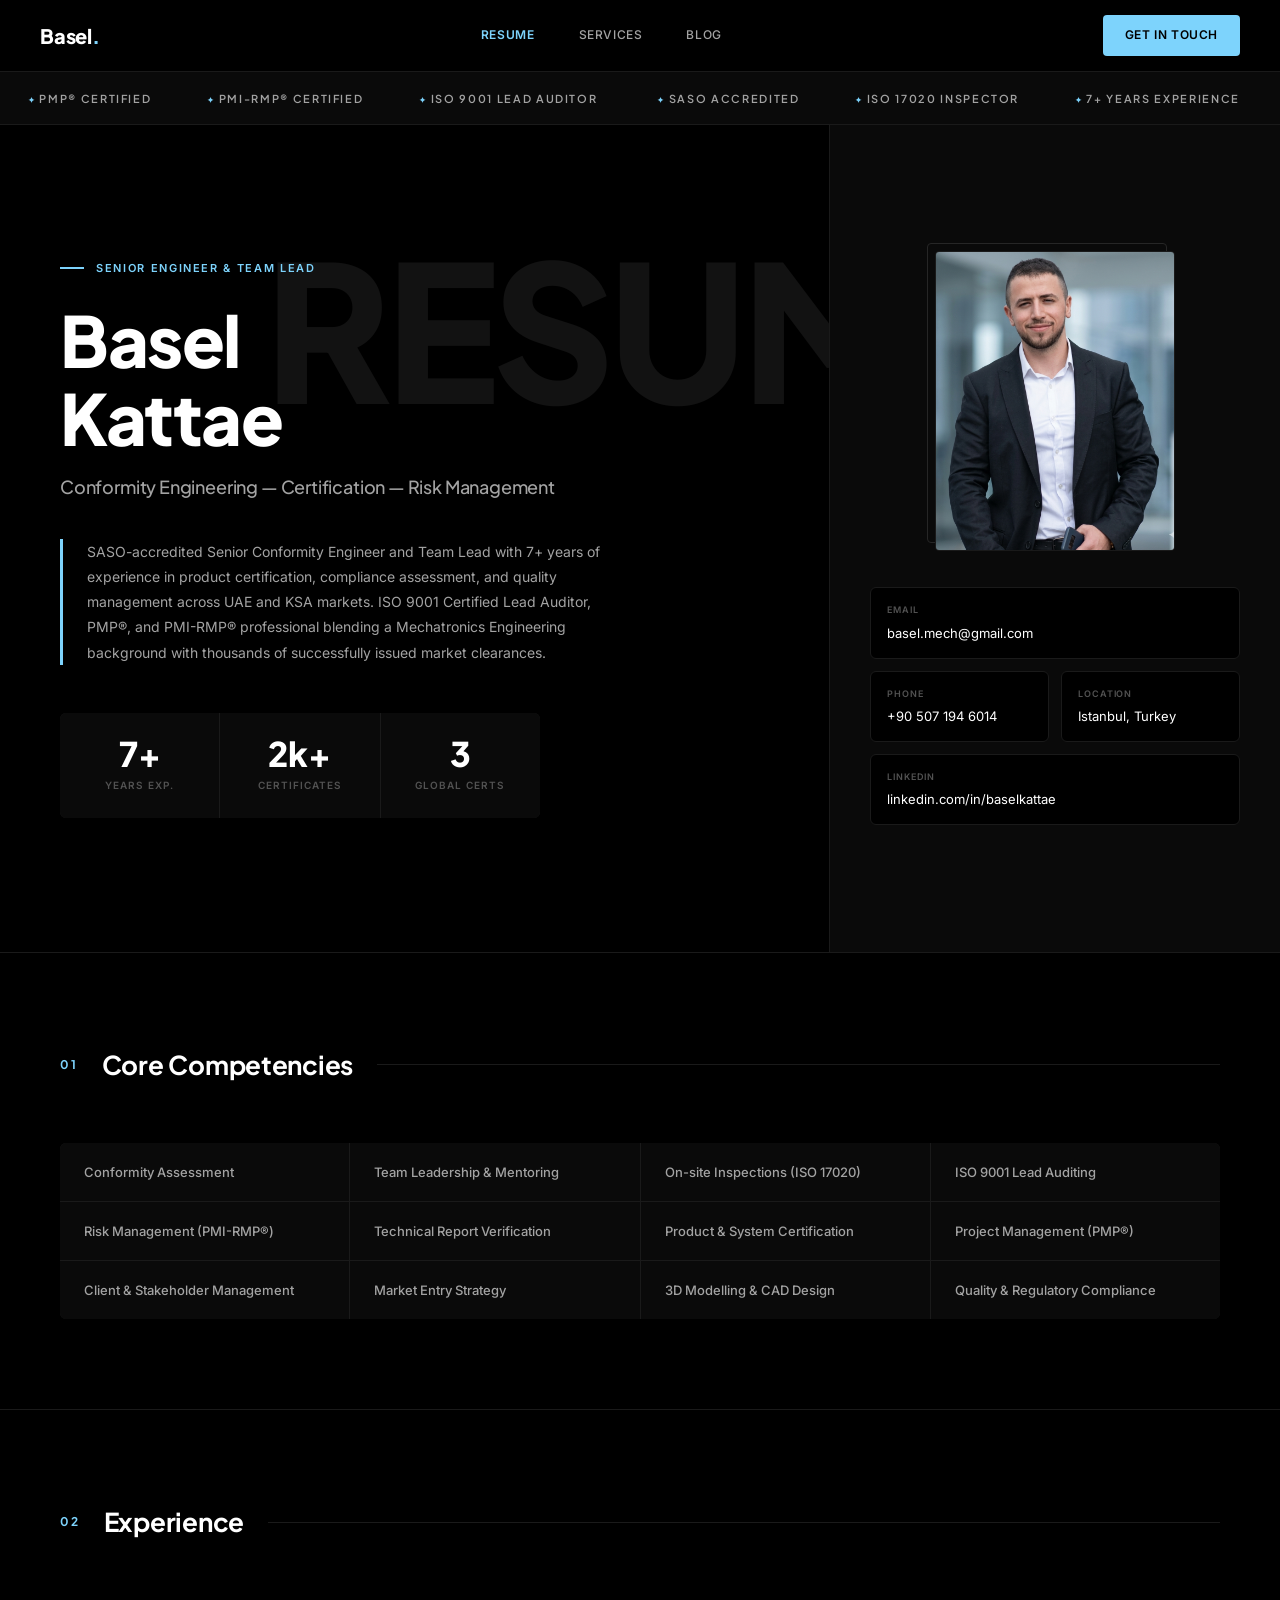
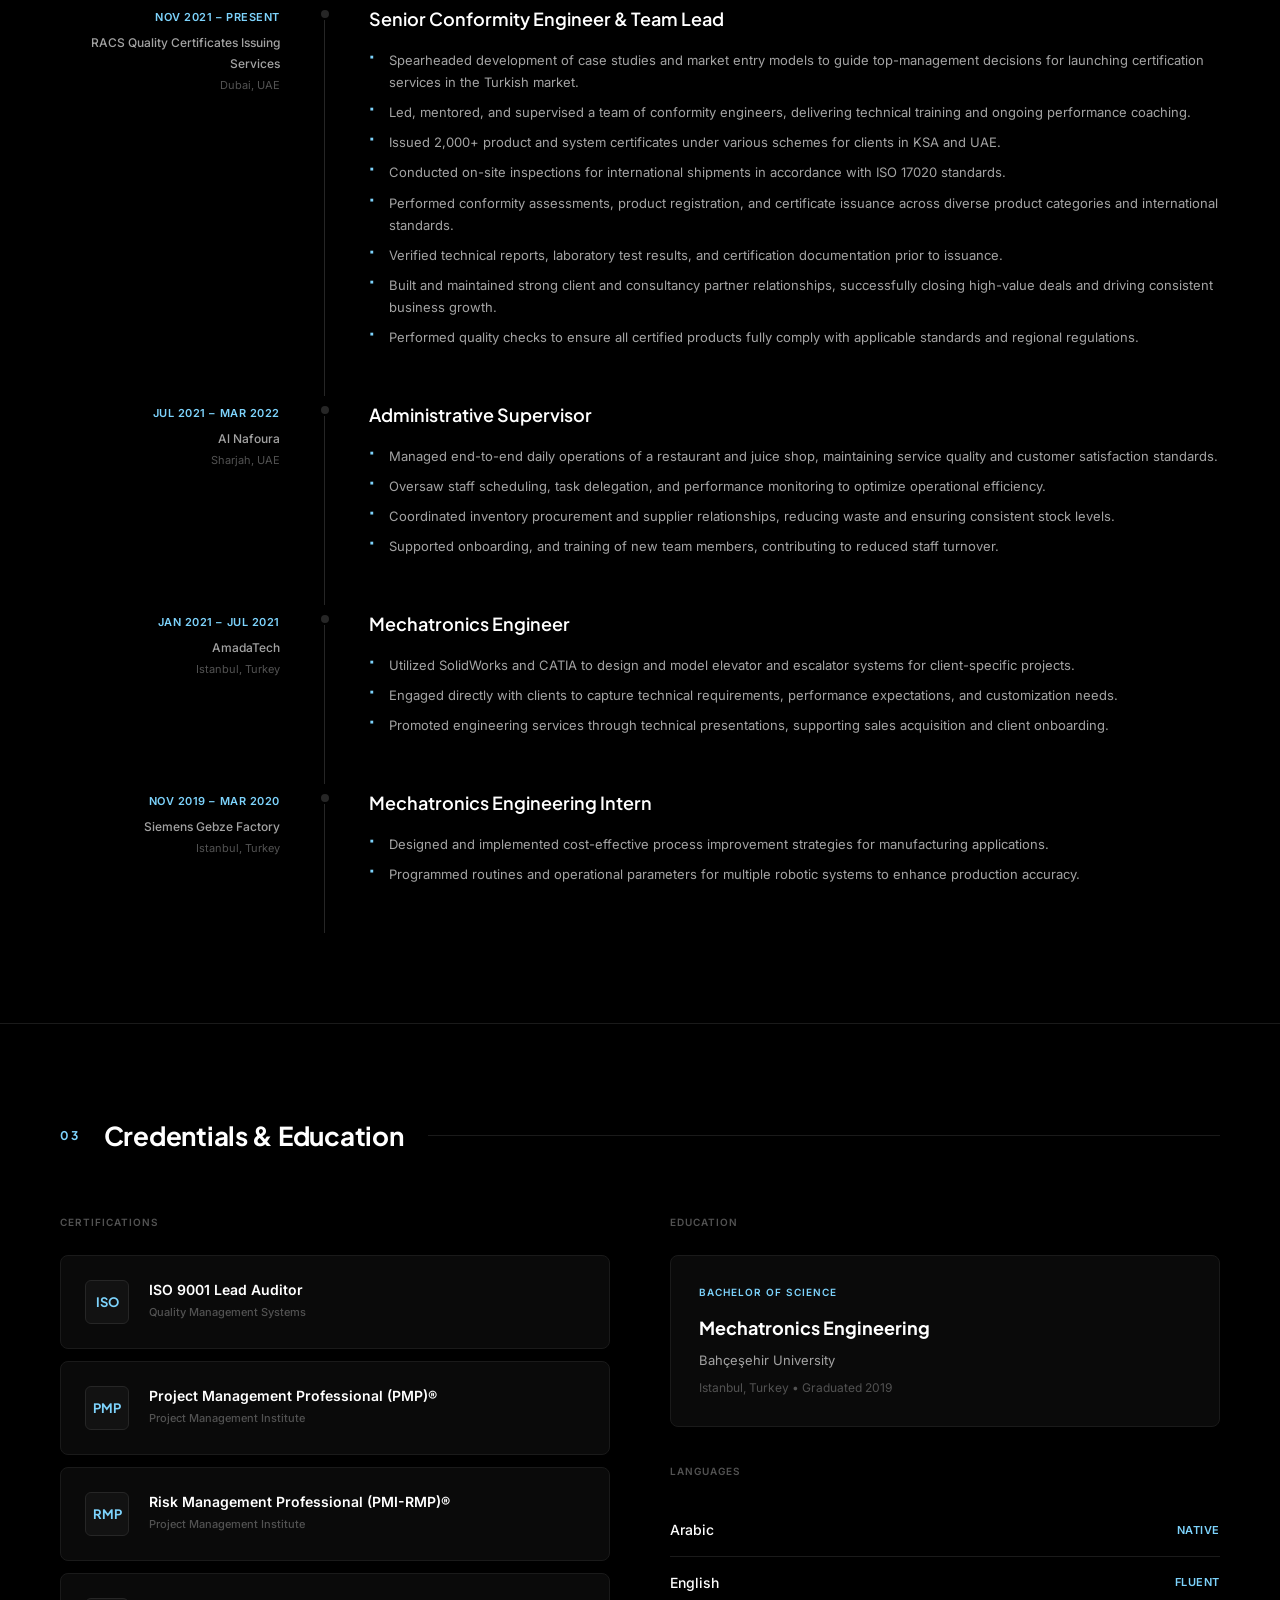
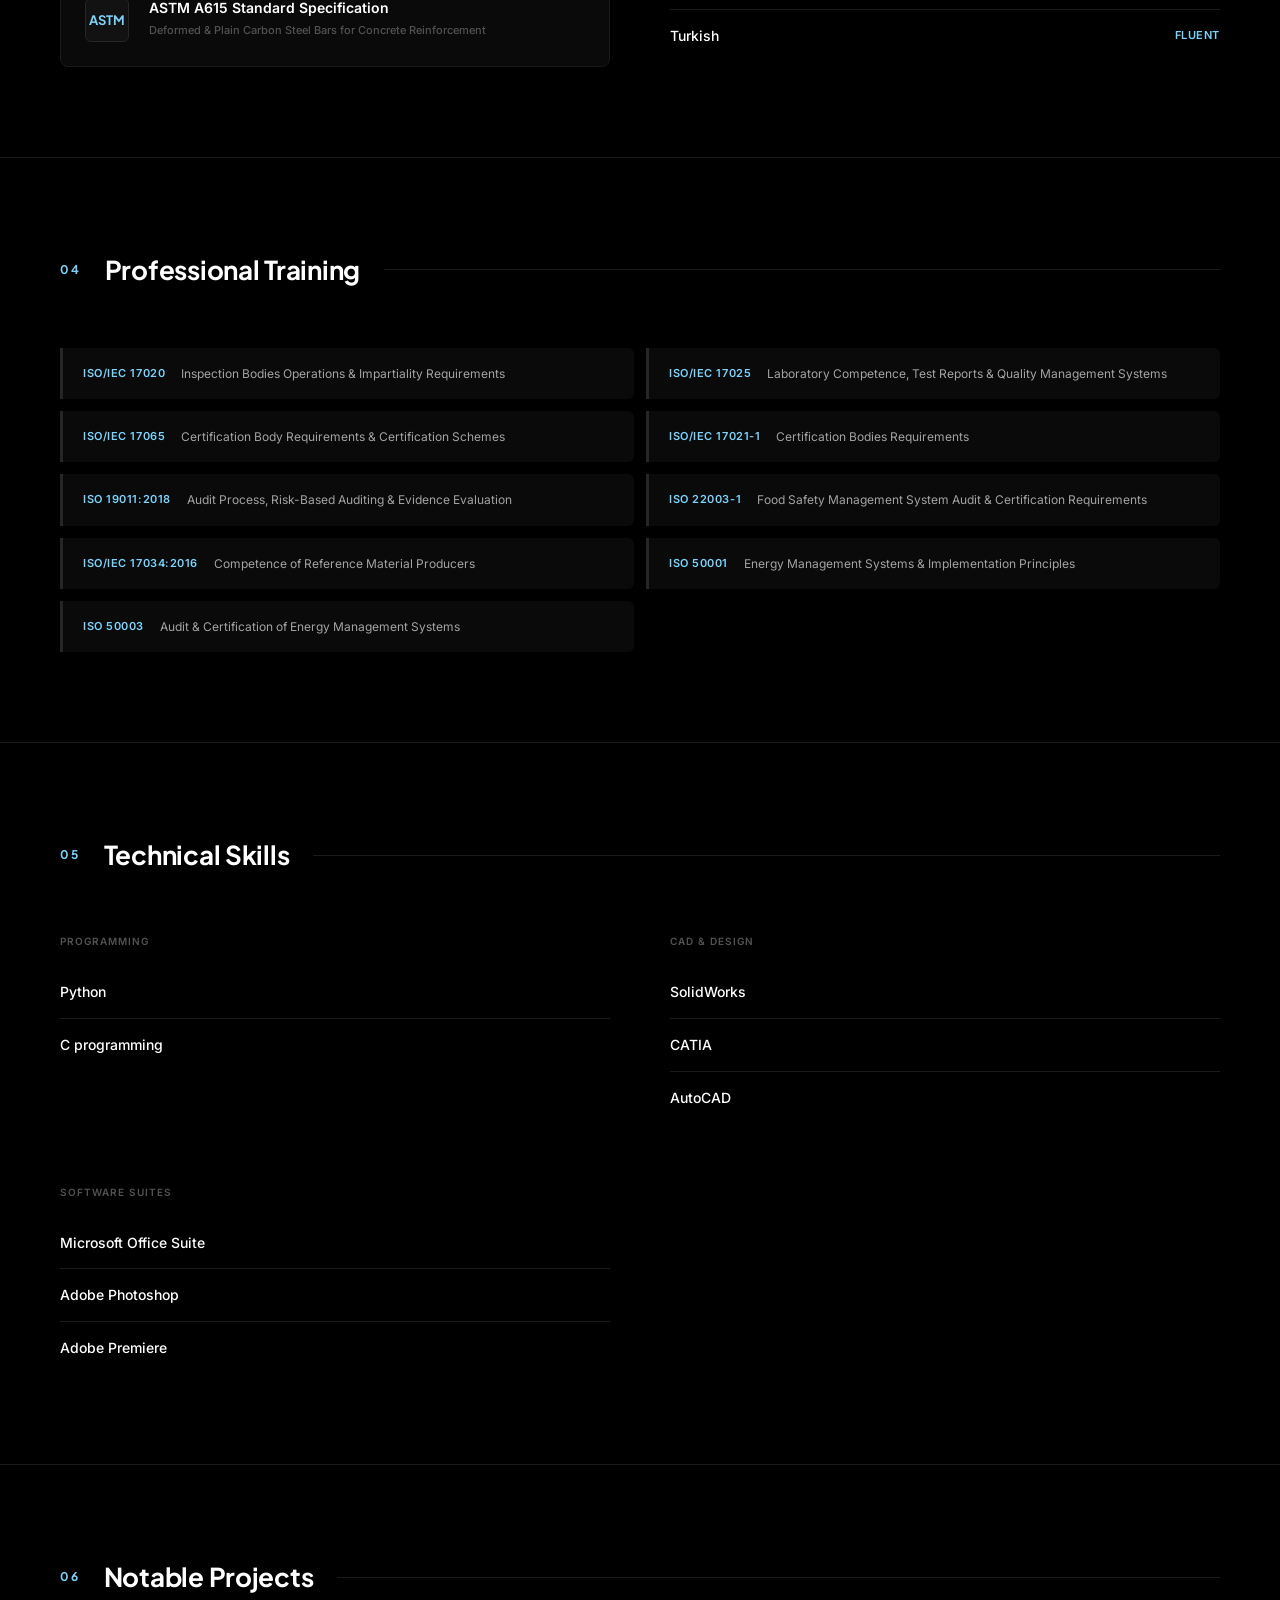
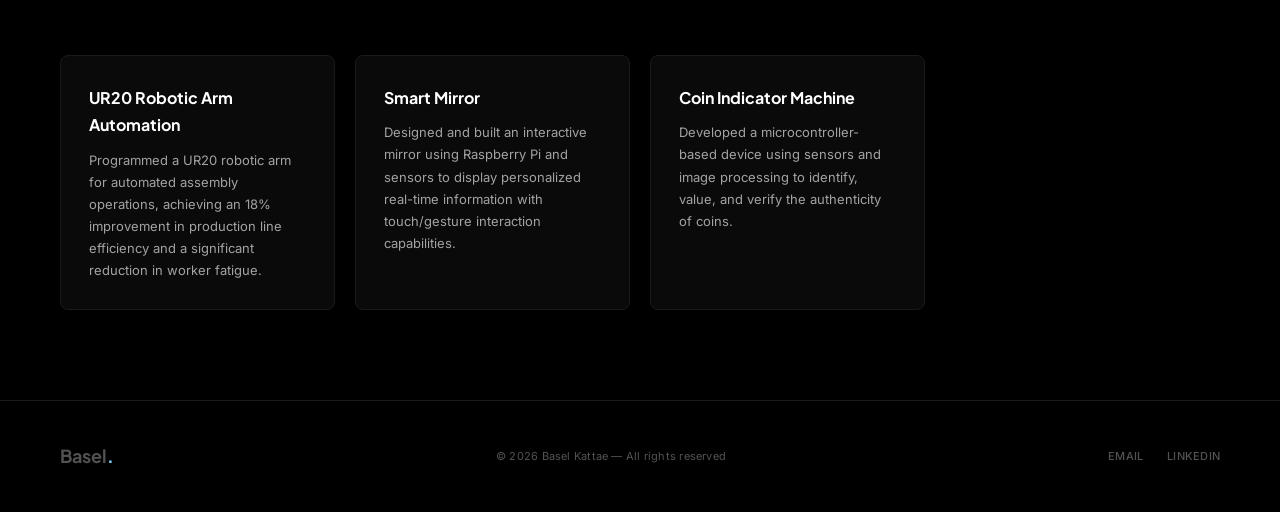
==== commit 7d89ebc5: "Update print statement from 'Hello' to 'Goodbye'" ====
--- a/index.html
+++ b/index.html
@@ -8,6 +8,76 @@
 <link rel="preconnect" href="https://fonts.gstatic.com" crossorigin>
 <link href="https://fonts.googleapis.com/css2?family=Inter:wght@300;400;500;600&family=Plus+Jakarta+Sans:wght@500;600;700;800&display=swap" rel="stylesheet">
 <link rel="stylesheet" href="style.css">
+
+<!-- Layout Ratio & Watermark Visibility Overrides -->
+<style>
+  /* Enhance background page watermark readability */
+  .page-watermark {
+    color: rgba(255, 255, 255, 0.07) !important; /* Slightly whiter/more visible */
+    pointer-events: none;
+  }
+
+  /* Responsive Fixes for Even Mobile Display Ratios */
+  @media (max-width: 900px) {
+    .hero {
+      grid-template-columns: 1fr !important;
+      gap: 40px !important;
+    }
+    .two-col {
+      grid-template-columns: 1fr !important;
+      gap: 32px !important;
+    }
+    .skills-grid {
+      grid-template-columns: repeat(2, 1fr) !important;
+      gap: 12px !important;
+    }
+  }
+
+  @media (max-width: 600px) {
+    nav {
+      padding: 0 16px !important;
+    }
+    .nav-links {
+      gap: 8px !important;
+    }
+    .nav-btn {
+      padding: 6px 10px !important;
+      font-size: 12px !important;
+    }
+    .nav-cta {
+      display: none !important; /* Prevents button crowding on tiny screens */
+    }
+    .hero-name {
+      font-size: 38px !important;
+    }
+    .hero-stats {
+      grid-template-columns: 1fr !important;
+      gap: 12px !important;
+    }
+    .contact-grid {
+      grid-template-columns: 1fr !important;
+    }
+    .contact-item {
+      grid-column: span 1 !important;
+    }
+    .skills-grid, .training-grid {
+      grid-template-columns: 1fr !important;
+    }
+    .training-item {
+      grid-column: span 1 !important;
+    }
+    .timeline-item {
+      grid-template-columns: 1fr !important;
+      gap: 16px !important;
+    }
+    .timeline-date {
+      text-align: left !important;
+    }
+    .timeline-divider {
+      display: none !important; /* Hides vertical line to save space on mobile */
+    }
+  }
+</style>
 </head>
 <body>
 
@@ -269,7 +339,7 @@
     <div class="training-item scroll-reveal delay-1"><div class="training-code">ISO 22003-1</div><div class="training-name">Food Safety Management System Audit &amp; Certification Requirements</div></div>
     <div class="training-item scroll-reveal"><div class="training-code">ISO/IEC 17034:2016</div><div class="training-name">Competence of Reference Material Producers</div></div>
     <div class="training-item scroll-reveal delay-1"><div class="training-code">ISO 50001</div><div class="training-name">Energy Management Systems &amp; Implementation Principles</div></div>
-    <div class="training-item scroll-reveal" style="grid-column: span 2;"><div class="training-code">ISO 50003</div><div class="training-name">Audit &amp; Certification of Energy Management Systems</div></div>
+    <div class="training-item scroll-reveal" style="grid-column: span 1;"><div class="training-code">ISO 50003</div><div class="training-name">Audit &amp; Certification of Energy Management Systems</div></div>
   </div>
 </div>
 
@@ -280,7 +350,7 @@
     <h2 class="section-title">Technical Skills</h2>
     <div class="section-line"></div>
   </div>
-  <div class="two-col" style="grid-template-columns: repeat(3, 1fr); gap: 24px;">
+  <div class="two-col style-skills-fix">
     <div class="scroll-reveal">
       <div class="lang-heading">Programming</div>
       <div class="lang-item"><span class="lang-name">Python</span></div>
@@ -308,7 +378,7 @@
     <h2 class="section-title">Notable Projects</h2>
     <div class="section-line"></div>
   </div>
-  <div class="skills-grid" style="grid-template-columns: repeat(3, 1fr); background: transparent; gap: 20px; overflow: visible;">
+  <div class="skills-grid style-projects-fix" style="background: transparent; gap: 20px; overflow: visible;">
     <div class="project-card scroll-reveal">
       <div class="project-name">UR20 Robotic Arm Automation</div>
       <p class="project-desc">Programmed a UR20 robotic arm for automated assembly operations, achieving an 18% improvement in production line efficiency and a significant reduction in worker fatigue.</p>
@@ -347,4 +417,4 @@
   document.querySelectorAll('.scroll-reveal').forEach(el => observer.observe(el));
 </script>
 </body>
-</html>+</html>
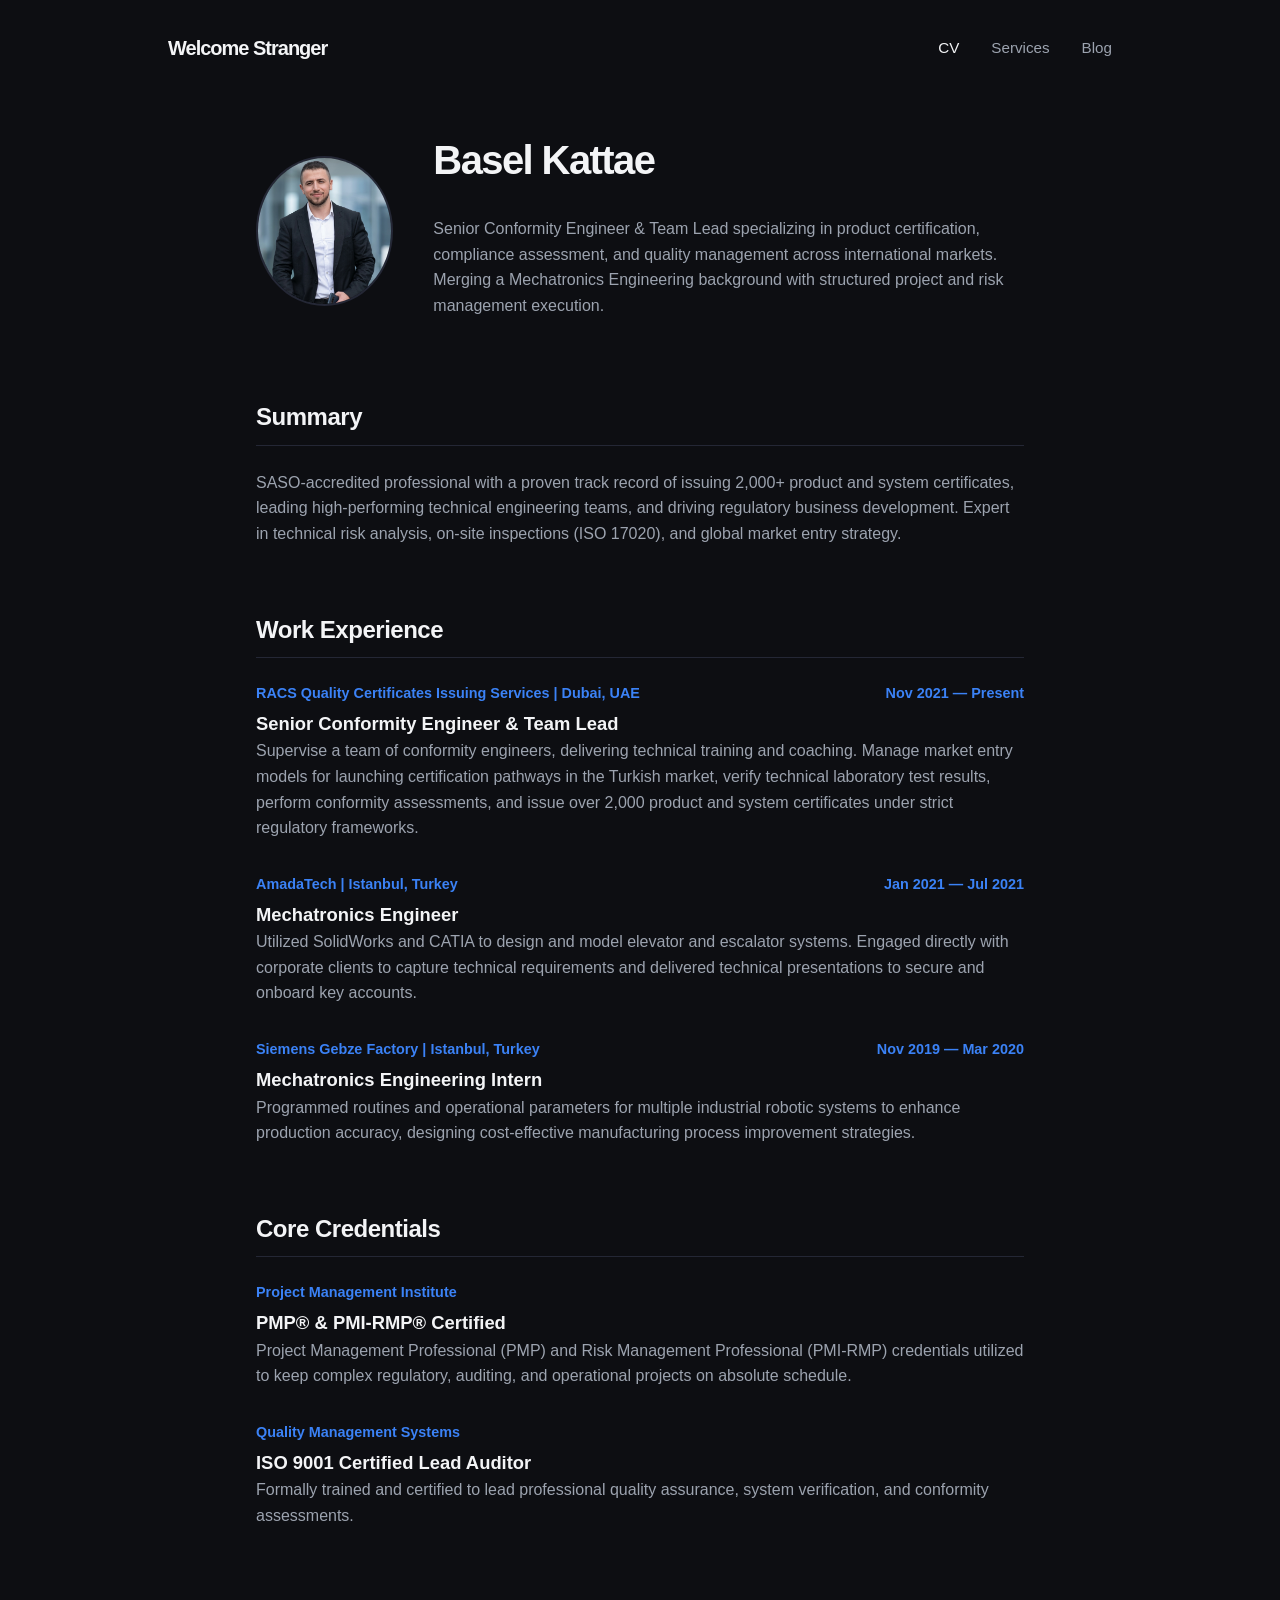
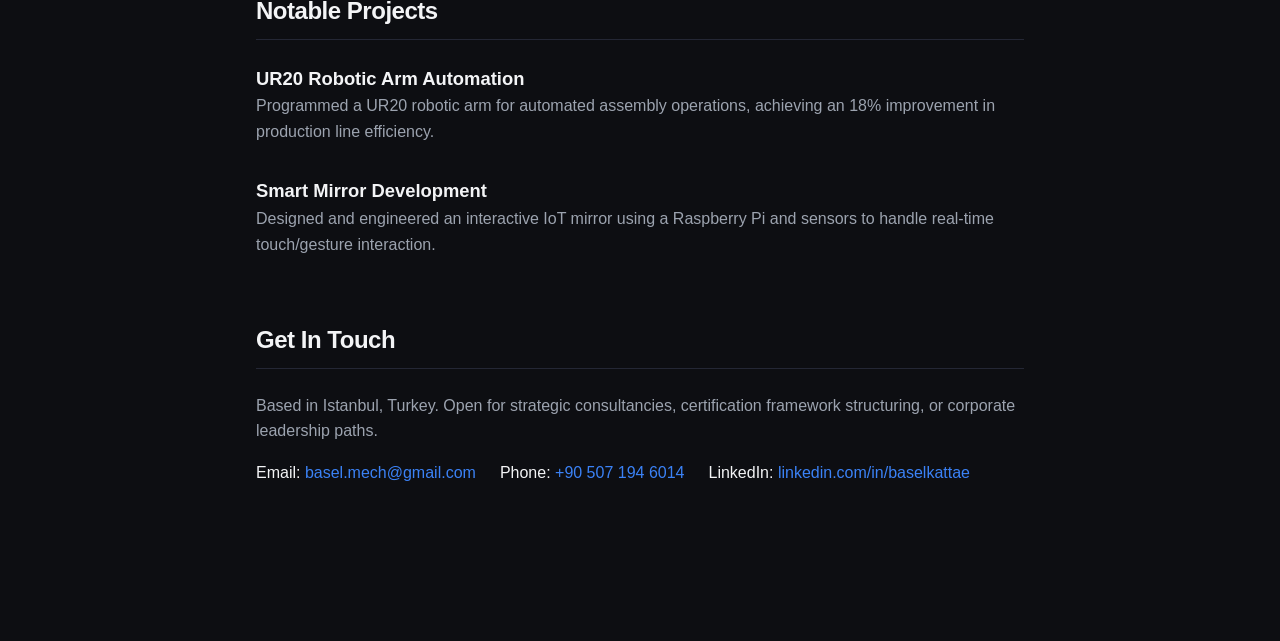
==== commit 34fc4bcb: "Add files via upload" ====
--- a/index.html
+++ b/index.html
@@ -1,420 +1,111 @@
 <!DOCTYPE html>
 <html lang="en">
 <head>
-<meta charset="UTF-8">
-<meta name="viewport" content="width=device-width, initial-scale=1.0">
-<title>Basel Kattae — Senior Conformity Engineer</title>
-<link rel="preconnect" href="https://fonts.googleapis.com">
-<link rel="preconnect" href="https://fonts.gstatic.com" crossorigin>
-<link href="https://fonts.googleapis.com/css2?family=Inter:wght@300;400;500;600&family=Plus+Jakarta+Sans:wght@500;600;700;800&display=swap" rel="stylesheet">
-<link rel="stylesheet" href="style.css">
-
-<!-- Layout Ratio & Watermark Visibility Overrides -->
-<style>
-  /* Enhance background page watermark readability */
-  .page-watermark {
-    color: rgba(255, 255, 255, 0.07) !important; /* Slightly whiter/more visible */
-    pointer-events: none;
-  }
-
-  /* Responsive Fixes for Even Mobile Display Ratios */
-  @media (max-width: 900px) {
-    .hero {
-      grid-template-columns: 1fr !important;
-      gap: 40px !important;
-    }
-    .two-col {
-      grid-template-columns: 1fr !important;
-      gap: 32px !important;
-    }
-    .skills-grid {
-      grid-template-columns: repeat(2, 1fr) !important;
-      gap: 12px !important;
-    }
-  }
-
-  @media (max-width: 600px) {
-    nav {
-      padding: 0 16px !important;
-    }
-    .nav-links {
-      gap: 8px !important;
-    }
-    .nav-btn {
-      padding: 6px 10px !important;
-      font-size: 12px !important;
-    }
-    .nav-cta {
-      display: none !important; /* Prevents button crowding on tiny screens */
-    }
-    .hero-name {
-      font-size: 38px !important;
-    }
-    .hero-stats {
-      grid-template-columns: 1fr !important;
-      gap: 12px !important;
-    }
-    .contact-grid {
-      grid-template-columns: 1fr !important;
-    }
-    .contact-item {
-      grid-column: span 1 !important;
-    }
-    .skills-grid, .training-grid {
-      grid-template-columns: 1fr !important;
-    }
-    .training-item {
-      grid-column: span 1 !important;
-    }
-    .timeline-item {
-      grid-template-columns: 1fr !important;
-      gap: 16px !important;
-    }
-    .timeline-date {
-      text-align: left !important;
-    }
-    .timeline-divider {
-      display: none !important; /* Hides vertical line to save space on mobile */
-    }
-  }
-</style>
+    <meta charset="UTF-8">
+    <meta name="viewport" content="width=device-width, initial-scale=1.0">
+    <title>Basel Kattae | CV & Portfolio</title>
+    <link rel="stylesheet" href="style.css">
 </head>
 <body>
 
-<!-- NAV -->
-<nav>
-  <a class="nav-logo" href="index.html">Basel<span>.</span></a>
-  <div class="nav-links">
-    <a class="nav-btn active" href="index.html">Resume</a>
-    <a class="nav-btn" href="services.html">Services</a>
-    <a class="nav-btn" href="blog.html">Blog</a>
-  </div>
-  <a class="nav-cta" href="mailto:basel.mech@gmail.com">Get in Touch</a>
-</nav>
+    <nav>
+        <div class="logo"><a href="#">Welcome Stranger</a></div>
+        <ul>
+            <li><a href="index.html" class="active">CV</a></li>
+            <li><a href="services/index.html">Services</a></li>
+            <li><a href="blog/index.html">Blog</a></li>
+        </ul>
+    </nav>
 
-<!-- MARQUEE -->
-<div class="marquee-wrap">
-  <div class="marquee-track">
-    <span>PMP® Certified</span><span>PMI-RMP® Certified</span><span>ISO 9001 Lead Auditor</span>
-    <span>SASO Accredited</span><span>ISO 17020 Inspector</span><span>7+ Years Experience</span>
-    <span>2,000+ Certificates Issued</span><span>SABER Expert</span><span>G-Mark Certification</span>
-    <span>PMP® Certified</span><span>PMI-RMP® Certified</span><span>ISO 9001 Lead Auditor</span>
-  </div>
-</div>
+    <main class="container">
+        <!-- Profile Hero Section -->
+        <div class="profile-hero">
+            <!-- Tip: Place your profile picture in your root folder and name it "profile.jpg" -->
+        <img src="Formal Pic.png" alt="Basel Kattae" class="profile-img">
+            <div>
+                <h1>Basel Kattae</h1>
+                <p>Senior Conformity Engineer & Team Lead specializing in product certification, compliance assessment, and quality management across international markets. Merging a Mechatronics Engineering background with structured project and risk management execution.</p>
+            </div>
+        </div>
 
-<div class="watermark-container">
-  <!-- FADED BACKGROUND WATERMARK -->
-  <div class="page-watermark">Resume</div>
+        <!-- Professional Summary Brief -->
+        <section>
+            <h2>Summary</h2>
+            <p>SASO-accredited professional with a proven track record of issuing 2,000+ product and system certificates, leading high-performing technical engineering teams, and driving regulatory business development. Expert in technical risk analysis, on-site inspections (ISO 17020), and global market entry strategy.</p>
+        </section>
 
-  <!-- HERO -->
-  <div class="hero">
-    <div class="hero-left scroll-reveal">
-      <div class="hero-tag">Senior Engineer &amp; Team Lead</div>
-      <h1 class="hero-name">Basel <em>Kattae</em></h1>
-      <p class="hero-title">Conformity Engineering — Certification — Risk Management</p>
-      <p class="hero-summary">
-        SASO-accredited Senior Conformity Engineer and Team Lead with 7+ years of experience in product certification, compliance assessment, and quality management across UAE and KSA markets. ISO 9001 Certified Lead Auditor, PMP®, and PMI-RMP® professional blending a Mechatronics Engineering background with thousands of successfully issued market clearances.
-      </p>
-      <div class="hero-stats">
-        <div class="stat"><div class="stat-num">7+</div><div class="stat-label">Years Exp.</div></div>
-        <div class="stat"><div class="stat-num">2k+</div><div class="stat-label">Certificates</div></div>
-        <div class="stat"><div class="stat-num">3</div><div class="stat-label">Global Certs</div></div>
-      </div>
-    </div>
-    <div class="hero-right scroll-reveal delay-1">
-      <div class="photo-frame">
-        <div class="photo-inner">
-          <img src="Images/Formal Pic.png" alt="Basel Kattae">
-        </div>
-      </div>
-      <div class="contact-grid">
-        <div class="contact-item email-box">
-          <span class="contact-label">Email</span>
-          <span class="contact-val">basel.mech@gmail.com</span>
-        </div>
-        <div class="contact-item">
-          <span class="contact-label">Phone</span>
-          <span class="contact-val">+90 507 194 6014</span>
-        </div>
-        <div class="contact-item">
-          <span class="contact-label">Location</span>
-          <span class="contact-val">Istanbul, Turkey</span>
-        </div>
-        <div class="contact-item" style="grid-column: span 2;">
-          <span class="contact-label">LinkedIn</span>
-          <span class="contact-val">linkedin.com/in/baselkattae</span>
-        </div>
-      </div>
-    </div>
-  </div>
-</div>
+        <!-- Work Experience -->
+        <section>
+            <h2>Work Experience</h2>
+            
+            <div class="cv-item">
+                <div class="cv-meta">
+                    <span>RACS Quality Certificates Issuing Services | Dubai, UAE</span>
+                    <span>Nov 2021 — Present</span>
+                </div>
+                <div class="cv-title">Senior Conformity Engineer & Team Lead</div>
+                <p>Supervise a team of conformity engineers, delivering technical training and coaching. Manage market entry models for launching certification pathways in the Turkish market, verify technical laboratory test results, perform conformity assessments, and issue over 2,000 product and system certificates under strict regulatory frameworks.</p>
+            </div>
 
-<!-- COMPETENCIES SECTION -->
-<div class="section scroll-reveal">
-  <div class="section-header">
-    <span class="section-num">01</span>
-    <h2 class="section-title">Core Competencies</h2>
-    <div class="section-line"></div>
-  </div>
-  <div class="skills-grid">
-    <div class="skill-item">Conformity Assessment</div>
-    <div class="skill-item">Team Leadership &amp; Mentoring</div>
-    <div class="skill-item">On-site Inspections (ISO 17020)</div>
-    <div class="skill-item">ISO 9001 Lead Auditing</div>
-    <div class="skill-item">Risk Management (PMI-RMP®)</div>
-    <div class="skill-item">Technical Report Verification</div>
-    <div class="skill-item">Product &amp; System Certification</div>
-    <div class="skill-item">Project Management (PMP®)</div>
-    <div class="skill-item">Client &amp; Stakeholder Management</div>
-    <div class="skill-item">Market Entry Strategy</div>
-    <div class="skill-item">3D Modelling &amp; CAD Design</div>
-    <div class="skill-item">Quality &amp; Regulatory Compliance</div>
-  </div>
-</div>
+            <div class="cv-item">
+                <div class="cv-meta">
+                    <span>AmadaTech | Istanbul, Turkey</span>
+                    <span>Jan 2021 — Jul 2021</span>
+                </div>
+                <div class="cv-title">Mechatronics Engineer</div>
+                <p>Utilized SolidWorks and CATIA to design and model elevator and escalator systems. Engaged directly with corporate clients to capture technical requirements and delivered technical presentations to secure and onboard key accounts.</p>
+            </div>
 
-<!-- PROFESSIONAL EXPERIENCE -->
-<div class="section scroll-reveal">
-  <div class="section-header">
-    <span class="section-num">02</span>
-    <h2 class="section-title">Experience</h2>
-    <div class="section-line"></div>
-  </div>
-  <div class="timeline">
-    <div class="timeline-item scroll-reveal">
-      <div class="timeline-date">
-        <div class="timeline-date-range">Nov 2021 – Present</div>
-        <div class="timeline-company">RACS Quality Certificates Issuing Services</div>
-        <div class="timeline-location">Dubai, UAE</div>
-      </div>
-      <div class="timeline-divider"><div class="timeline-dot"></div></div>
-      <div class="timeline-content">
-        <div class="timeline-role">Senior Conformity Engineer &amp; Team Lead</div>
-        <ul class="timeline-bullets">
-          <li>Spearheaded development of case studies and market entry models to guide top-management decisions for launching certification services in the Turkish market.</li>
-          <li>Led, mentored, and supervised a team of conformity engineers, delivering technical training and ongoing performance coaching.</li>
-          <li>Issued 2,000+ product and system certificates under various schemes for clients in KSA and UAE.</li>
-          <li>Conducted on-site inspections for international shipments in accordance with ISO 17020 standards.</li>
-          <li>Performed conformity assessments, product registration, and certificate issuance across diverse product categories and international standards.</li>
-          <li>Verified technical reports, laboratory test results, and certification documentation prior to issuance.</li>
-          <li>Built and maintained strong client and consultancy partner relationships, successfully closing high-value deals and driving consistent business growth.</li>
-          <li>Performed quality checks to ensure all certified products fully comply with applicable standards and regional regulations.</li>
-        </ul>
-      </div>
-    </div>
-    
-    <div class="timeline-item scroll-reveal">
-      <div class="timeline-date">
-        <div class="timeline-date-range">Jul 2021 – Mar 2022</div>
-        <div class="timeline-company">Al Nafoura</div>
-        <div class="timeline-location">Sharjah, UAE</div>
-      </div>
-      <div class="timeline-divider"><div class="timeline-dot"></div></div>
-      <div class="timeline-content">
-        <div class="timeline-role">Administrative Supervisor</div>
-        <ul class="timeline-bullets">
-          <li>Managed end-to-end daily operations of a restaurant and juice shop, maintaining service quality and customer satisfaction standards.</li>
-          <li>Oversaw staff scheduling, task delegation, and performance monitoring to optimize operational efficiency.</li>
-          <li>Coordinated inventory procurement and supplier relationships, reducing waste and ensuring consistent stock levels.</li>
-          <li>Supported onboarding, and training of new team members, contributing to reduced staff turnover.</li>
-        </ul>
-      </div>
-    </div>
+            <div class="cv-item">
+                <div class="cv-meta">
+                    <span>Siemens Gebze Factory | Istanbul, Turkey</span>
+                    <span>Nov 2019 — Mar 2020</span>
+                </div>
+                <div class="cv-title">Mechatronics Engineering Intern</div>
+                <p>Programmed routines and operational parameters for multiple industrial robotic systems to enhance production accuracy, designing cost-effective manufacturing process improvement strategies.</p>
+            </div>
+        </section>
 
-    <div class="timeline-item scroll-reveal">
-      <div class="timeline-date">
-        <div class="timeline-date-range">Jan 2021 – Jul 2021</div>
-        <div class="timeline-company">AmadaTech</div>
-        <div class="timeline-location">Istanbul, Turkey</div>
-      </div>
-      <div class="timeline-divider"><div class="timeline-dot"></div></div>
-      <div class="timeline-content">
-        <div class="timeline-role">Mechatronics Engineer</div>
-        <ul class="timeline-bullets">
-          <li>Utilized SolidWorks and CATIA to design and model elevator and escalator systems for client-specific projects.</li>
-          <li>Engaged directly with clients to capture technical requirements, performance expectations, and customization needs.</li>
-          <li>Promoted engineering services through technical presentations, supporting sales acquisition and client onboarding.</li>
-        </ul>
-      </div>
-    </div>
+        <!-- Certifications & Credentials -->
+        <section>
+            <h2>Core Credentials</h2>
+            <div class="cv-item">
+                <div class="cv-meta"><span>Project Management Institute</span></div>
+                <div class="cv-title">PMP® & PMI-RMP® Certified</div>
+                <p>Project Management Professional (PMP) and Risk Management Professional (PMI-RMP) credentials utilized to keep complex regulatory, auditing, and operational projects on absolute schedule.</p>
+            </div>
 
-    <div class="timeline-item scroll-reveal">
-      <div class="timeline-date">
-        <div class="timeline-date-range">Nov 2019 – Mar 2020</div>
-        <div class="timeline-company">Siemens Gebze Factory</div>
-        <div class="timeline-location">Istanbul, Turkey</div>
-      </div>
-      <div class="timeline-divider"><div class="timeline-dot"></div></div>
-      <div class="timeline-content">
-        <div class="timeline-role">Mechatronics Engineering Intern</div>
-        <ul class="timeline-bullets">
-          <li>Designed and implemented cost-effective process improvement strategies for manufacturing applications.</li>
-          <li>Programmed routines and operational parameters for multiple robotic systems to enhance production accuracy.</li>
-        </ul>
-      </div>
-    </div>
-  </div>
-</div>
+            <div class="cv-item">
+                <div class="cv-meta"><span>Quality Management Systems</span></div>
+                <div class="cv-title">ISO 9001 Certified Lead Auditor</div>
+                <p>Formally trained and certified to lead professional quality assurance, system verification, and conformity assessments.</p>
+            </div>
+        </section>
 
-<!-- CREDENTIALS & ACADEMICS -->
-<div class="section scroll-reveal">
-  <div class="section-header">
-    <span class="section-num">03</span>
-    <h2 class="section-title">Credentials &amp; Education</h2>
-    <div class="section-line"></div>
-  </div>
-  <div class="two-col">
-    <div class="scroll-reveal delay-1">
-      <div class="skills-heading">Certifications</div>
-      <div class="cert-grid" style="grid-template-columns: 1fr; gap: 12px;">
-        <div class="cert-card">
-          <div class="cert-icon">ISO</div>
-          <div>
-            <div class="cert-name">ISO 9001 Lead Auditor</div>
-            <div class="cert-body">Quality Management Systems</div>
-          </div>
-        </div>
-        <div class="cert-card">
-          <div class="cert-icon">PMP</div>
-          <div>
-            <div class="cert-name">Project Management Professional (PMP)®</div>
-            <div class="cert-body">Project Management Institute</div>
-          </div>
-        </div>
-        <div class="cert-card">
-          <div class="cert-icon">RMP</div>
-          <div>
-            <div class="cert-name">Risk Management Professional (PMI-RMP)®</div>
-            <div class="cert-body">Project Management Institute</div>
-          </div>
-        </div>
-        <div class="cert-card">
-          <div class="cert-icon">ASTM</div>
-          <div>
-            <div class="cert-name">ASTM A615 Standard Specification</div>
-            <div class="cert-body">Deformed &amp; Plain Carbon Steel Bars for Concrete Reinforcement</div>
-          </div>
-        </div>
-      </div>
-    </div>
-    
-    <div class="scroll-reveal delay-2">
-      <div class="skills-heading">Education</div>
-      <div class="education-box">
-        <div class="education-tag">Bachelor of Science</div>
-        <div class="education-degree">Mechatronics Engineering</div>
-        <div class="education-school">Bahçeşehir University</div>
-        <div class="education-class">Istanbul, Turkey • Graduated 2019</div>
-      </div>
+        <!-- Notable Engineering Projects -->
+        <section>
+            <h2>Notable Projects</h2>
+            <div class="cv-item">
+                <div class="cv-title">UR20 Robotic Arm Automation</div>
+                <p>Programmed a UR20 robotic arm for automated assembly operations, achieving an 18% improvement in production line efficiency.</p>
+            </div>
+            <div class="cv-item">
+                <div class="cv-title">Smart Mirror Development</div>
+                <p>Designed and engineered an interactive IoT mirror using a Raspberry Pi and sensors to handle real-time touch/gesture interaction.</p>
+            </div>
+        </section>
 
-      <div class="skills-heading" style="margin-top: 36px;">Languages</div>
-      <div class="lang-item">
-        <span class="lang-name">Arabic</span>
-        <span class="lang-level">Native</span>
-      </div>
-      <div class="lang-item">
-        <span class="lang-name">English</span>
-        <span class="lang-level">Fluent</span>
-      </div>
-      <div class="lang-item" style="border-bottom: none;">
-        <span class="lang-name">Turkish</span>
-        <span class="lang-level">Fluent</span>
-      </div>
-    </div>
-  </div>
-</div>
+        <!-- Contact Section -->
+        <section id="contact">
+            <h2>Get In Touch</h2>
+            <p>Based in Istanbul, Turkey. Open for strategic consultancies, certification framework structuring, or corporate leadership paths.</p>
+            <ul class="contact-list">
+                <li>Email: <a href="mailto:basel.mech@gmail.com">basel.mech@gmail.com</a></li>
+                <li>Phone: <a href="tel:+905071946014">+90 507 194 6014</a></li>
+                <li>LinkedIn: <a href="https://linkedin.com/in/baselkattae" target="_blank">linkedin.com/in/baselkattae</a></li>
+            </ul>
+        </section>
+    </main>
 
-<!-- PROFESSIONAL TRAINING -->
-<div class="section scroll-reveal">
-  <div class="section-header">
-    <span class="section-num">04</span>
-    <h2 class="section-title">Professional Training</h2>
-    <div class="section-line"></div>
-  </div>
-  <div class="training-grid">
-    <div class="training-item scroll-reveal"><div class="training-code">ISO/IEC 17020</div><div class="training-name">Inspection Bodies Operations &amp; Impartiality Requirements</div></div>
-    <div class="training-item scroll-reveal delay-1"><div class="training-code">ISO/IEC 17025</div><div class="training-name">Laboratory Competence, Test Reports &amp; Quality Management Systems</div></div>
-    <div class="training-item scroll-reveal"><div class="training-code">ISO/IEC 17065</div><div class="training-name">Certification Body Requirements &amp; Certification Schemes</div></div>
-    <div class="training-item scroll-reveal delay-1"><div class="training-code">ISO/IEC 17021-1</div><div class="training-name">Certification Bodies Requirements</div></div>
-    <div class="training-item scroll-reveal"><div class="training-code">ISO 19011:2018</div><div class="training-name">Audit Process, Risk-Based Auditing &amp; Evidence Evaluation</div></div>
-    <div class="training-item scroll-reveal delay-1"><div class="training-code">ISO 22003-1</div><div class="training-name">Food Safety Management System Audit &amp; Certification Requirements</div></div>
-    <div class="training-item scroll-reveal"><div class="training-code">ISO/IEC 17034:2016</div><div class="training-name">Competence of Reference Material Producers</div></div>
-    <div class="training-item scroll-reveal delay-1"><div class="training-code">ISO 50001</div><div class="training-name">Energy Management Systems &amp; Implementation Principles</div></div>
-    <div class="training-item scroll-reveal" style="grid-column: span 1;"><div class="training-code">ISO 50003</div><div class="training-name">Audit &amp; Certification of Energy Management Systems</div></div>
-  </div>
-</div>
-
-<!-- TECHNICAL SKILLS -->
-<div class="section scroll-reveal">
-  <div class="section-header">
-    <span class="section-num">05</span>
-    <h2 class="section-title">Technical Skills</h2>
-    <div class="section-line"></div>
-  </div>
-  <div class="two-col style-skills-fix">
-    <div class="scroll-reveal">
-      <div class="lang-heading">Programming</div>
-      <div class="lang-item"><span class="lang-name">Python</span></div>
-      <div class="lang-item" style="border:none;"><span class="lang-name">C programming</span></div>
-    </div>
-    <div class="scroll-reveal delay-1">
-      <div class="lang-heading">CAD &amp; Design</div>
-      <div class="lang-item"><span class="lang-name">SolidWorks</span></div>
-      <div class="lang-item"><span class="lang-name">CATIA</span></div>
-      <div class="lang-item" style="border:none;"><span class="lang-name">AutoCAD</span></div>
-    </div>
-    <div class="scroll-reveal delay-2">
-      <div class="lang-heading">Software Suites</div>
-      <div class="lang-item"><span class="lang-name">Microsoft Office Suite</span></div>
-      <div class="lang-item"><span class="lang-name">Adobe Photoshop</span></div>
-      <div class="lang-item" style="border:none;"><span class="lang-name">Adobe Premiere</span></div>
-    </div>
-  </div>
-</div>
-
-<!-- NOTABLE PROJECTS -->
-<div class="section scroll-reveal" style="border-bottom: none;">
-  <div class="section-header">
-    <span class="section-num">06</span>
-    <h2 class="section-title">Notable Projects</h2>
-    <div class="section-line"></div>
-  </div>
-  <div class="skills-grid style-projects-fix" style="background: transparent; gap: 20px; overflow: visible;">
-    <div class="project-card scroll-reveal">
-      <div class="project-name">UR20 Robotic Arm Automation</div>
-      <p class="project-desc">Programmed a UR20 robotic arm for automated assembly operations, achieving an 18% improvement in production line efficiency and a significant reduction in worker fatigue.</p>
-    </div>
-    <div class="project-card scroll-reveal delay-1">
-      <div class="project-name">Smart Mirror</div>
-      <p class="project-desc">Designed and built an interactive mirror using Raspberry Pi and sensors to display personalized real-time information with touch/gesture interaction capabilities.</p>
-    </div>
-    <div class="project-card scroll-reveal delay-2">
-      <div class="project-name">Coin Indicator Machine</div>
-      <p class="project-desc">Developed a microcontroller-based device using sensors and image processing to identify, value, and verify the authenticity of coins.</p>
-    </div>
-  </div>
-</div>
-
-<!-- FOOTER -->
-<footer>
-  <div class="footer-name">Basel<span>.</span></div>
-  <div class="footer-copy">© 2026 Basel Kattae — All rights reserved</div>
-  <div class="footer-links">
-    <a class="footer-link" href="mailto:basel.mech@gmail.com">Email</a>
-    <a class="footer-link" href="https://linkedin.com/in/baselkattae" target="_blank">LinkedIn</a>
-  </div>
-</footer>
-
-<!-- INTERSECTION OBSERVER SCRIPT FOR ANIMATIONS -->
-<script>
-  const observer = new IntersectionObserver((entries) => {
-    entries.forEach(entry => {
-      if (entry.isIntersecting) {
-        entry.target.classList.add('visible');
-      }
-    });
-  }, { threshold: 0.05, rootMargin: "0px 0px -50px 0px" });
-
-  document.querySelectorAll('.scroll-reveal').forEach(el => observer.observe(el));
-</script>
 </body>
-</html>
+</html>
--- a/style.css
+++ b/style.css
@@ -1,433 +1,193 @@
-*, *::before, *::after { 
-  box-sizing: border-box; 
-  margin: 0; 
-  padding: 0; 
+/* --- Global Reset & Variables --- */
+:root {
+    --bg-color: #0d0e12;
+    --surface-color: #161820;
+    --text-primary: #f3f4f6;
+    --text-secondary: #9ca3af;
+    --accent: #3b82f6; /* Clean professional blue */
+    --border: #242735;
+    --font-sans: -apple-system, BlinkMacSystemFont, "Segoe UI", Roboto, Helvetica, Arial, sans-serif;
 }
 
-:root {
-  /* ── PURE BLACK & BABY BLUE PALETTE ── */
-  --bg: #000000;          /* Deep Pure Black */
-  --bg2: #0a0a0a;         /* Ultra-Dark Slate / Off-Black */
-  --bg3: #121212;         /* Dark Gray Surface */
-  --border: #1a1a1a;      /* Subtle Dark Border */
-  --border2: #262626;     /* Defined Medium Border */
-  --text: #ffffff;        /* Crisp White */
-  --text-mid: #a3a3a3;    /* Silver-Gray */
-  --text-muted: #525252;  /* Muted Charcoal Gray */
-  --accent: #7dd3fc;      /* Radiant Baby Blue */
-  --accent2: #0284c7;     /* Deep Sky Blue Accent */
-  --accent-glow: rgba(125, 211, 252, 0.05);
-  
-  /* ── TYPOGRAPHY ── */
-  --font-display: 'Plus Jakarta Sans', sans-serif;
-  --font-body: 'Inter', sans-serif;
-  --nav-h: 72px;
-}
-
-html { 
-  scroll-behavior: smooth; 
+* {
+    box-sizing: border-box;
+    margin: 0;
+    padding: 0;
 }
 
 body {
-  background: var(--bg);
-  color: var(--text);
-  font-family: var(--font-body);
-  font-size: 14px;
-  line-height: 1.7;
-  overflow-x: hidden;
-  -webkit-font-smoothing: antialiased;
+    background-color: var(--bg-color);
+    color: var(--text-primary);
+    font-family: var(--font-sans);
+    line-height: 1.6;
+    padding-bottom: 60px;
 }
 
-::selection { 
-  background: var(--accent); 
-  color: #000000; 
+/* --- Navigation --- */
+nav {
+    display: flex;
+    justify-content: space-between;
+    align-items: center;
+    padding: 2rem 10%;
+    max-width: 1200px;
+    margin: 0 auto;
 }
 
-/* ── SCROLLBAR ── */
-::-webkit-scrollbar { width: 6px; }
-::-webkit-scrollbar-track { background: var(--bg); }
-::-webkit-scrollbar-thumb { background: var(--border2); border-radius: 3px; }
-::-webkit-scrollbar-thumb:hover { background: var(--accent); }
-
-/* ── SCROLL REVEAL ANIMATIONS ── */
-.scroll-reveal {
-  opacity: 0;
-  transform: translateY(30px);
-  transition: opacity 0.8s cubic-bezier(0.25, 1, 0.5, 1), transform 0.8s cubic-bezier(0.25, 1, 0.5, 1);
+.logo a {
+    font-weight: 700;
+    font-size: 1.25rem;
+    letter-spacing: -0.05em;
+    color: var(--text-primary);
+    text-decoration: none;
 }
 
-.scroll-reveal.visible {
-  opacity: 1;
-  transform: translateY(0);
+nav ul {
+    display: flex;
+    list-style: none;
+    gap: 2rem;
 }
 
-/* Delay modifiers to stagger item load-ins */
-.delay-1 { transition-delay: 0.1s; }
-.delay-2 { transition-delay: 0.2s; }
-.delay-3 { transition-delay: 0.3s; }
-
-/* ── FADED BACKGROUND PAGE WATERMARK ── */
-.watermark-container {
-  position: relative;
-  width: 100%;
+nav ul a {
+    color: var(--text-secondary);
+    text-decoration: none;
+    font-size: 0.95rem;
+    font-weight: 500;
+    transition: color 0.2s ease;
 }
 
-.page-watermark {
-  position: absolute;
-  top: 40px;
-  left: 50%;
-  transform: translateX(-50%);
-  font-family: var(--font-display);
-  font-weight: 800;
-  font-size: clamp(80px, 15vw, 190px);
-  color: rgba(255, 255, 255, 0.02);
-  text-transform: uppercase;
-  letter-spacing: -0.03em;
-  pointer-events: none;
-  user-select: none;
-  z-index: 0;
-  white-space: nowrap;
+nav ul a:hover, nav ul a.active {
+    color: var(--text-primary);
 }
 
-/* ── NAVIGATION ── */
-nav {
-  position: fixed; top: 0; left: 0; right: 0; z-index: 100;
-  height: var(--nav-h);
-  display: flex; align-items: center; justify-content: space-between;
-  padding: 0 40px;
-  background: rgba(0, 0, 0, 0.85);
-  backdrop-filter: blur(16px);
-  border-bottom: 1px solid var(--border);
-}
-.nav-logo {
-  font-family: var(--font-display);
-  font-weight: 800;
-  font-size: 20px;
-  letter-spacing: -0.01em;
-  color: var(--text);
-  text-decoration: none;
-}
-.nav-logo span { color: var(--accent); }
-.nav-links { display: flex; gap: 8px; }
-.nav-btn {
-  background: none; border: none; cursor: pointer;
-  font-family: var(--font-body);
-  font-size: 12px;
-  font-weight: 500;
-  letter-spacing: 0.05em;
-  text-transform: uppercase;
-  color: var(--text-mid);
-  padding: 8px 18px;
-  border-radius: 4px;
-  transition: color 0.2s;
-  text-decoration: none;
-  display: inline-block;
-  line-height: inherit;
-}
-.nav-btn:hover, .nav-btn.active { color: var(--text); }
-.nav-btn.active { color: var(--accent); font-weight: 600; }
-
-.nav-cta {
-  font-family: var(--font-body);
-  font-size: 12px;
-  font-weight: 600;
-  letter-spacing: 0.05em;
-  text-transform: uppercase;
-  color: #000000;
-  background: var(--accent);
-  border: none;
-  padding: 10px 22px;
-  border-radius: 4px;
-  cursor: pointer;
-  transition: background 0.2s, transform 0.15s;
-  text-decoration: none;
-}
-.nav-cta:hover { 
-  background: #bae6fd; 
-  transform: translateY(-1px);
+/* --- Layout Containers --- */
+.container {
+    max-width: 800px;
+    margin: 0 auto;
+    padding: 2rem 1rem;
 }
 
-/* ── MARQUEE ── */
-.marquee-wrap {
-  overflow: hidden;
-  background: var(--bg2);
-  padding: 14px 0;
-  white-space: nowrap;
-  border-bottom: 1px solid var(--border);
-  margin-top: var(--nav-h);
-  position: relative;
-  z-index: 1;
+section {
+    margin-bottom: 4rem;
 }
-.marquee-track {
-  display: inline-block;
-  animation: marquee 28s linear infinite;
+
+h1 {
+    font-size: 2.5rem;
+    font-weight: 800;
+    letter-spacing: -0.04em;
+    margin-bottom: 1.5rem;
 }
-.marquee-track span {
-  font-family: var(--font-display);
-  font-size: 11px;
-  font-weight: 600;
-  letter-spacing: 0.15em;
-  text-transform: uppercase;
-  color: var(--text-mid);
-  padding: 0 28px;
+
+h2 {
+    font-size: 1.5rem;
+    font-weight: 700;
+    letter-spacing: -0.02em;
+    margin-bottom: 1.5rem;
+    border-bottom: 1px solid var(--border);
+    padding-bottom: 0.5rem;
 }
-.marquee-track span::before { content: '✦ '; font-size: 8px; color: var(--accent); }
-@keyframes marquee { from { transform: translateX(0); } to { transform: translateX(-50%); } }
 
-/* ── INDEX / CV PAGE SPECIFICS ── */
-.hero {
-  display: grid;
-  grid-template-columns: 1fr 450px; 
-  gap: 0;
-  min-height: calc(100vh - var(--nav-h));
-  border-bottom: 1px solid var(--border);
-  position: relative;
-  z-index: 1;
+p {
+    color: var(--text-secondary);
+    margin-bottom: 1rem;
 }
-.hero-left {
-  padding: 80px 60px;
-  display: flex; flex-direction: column; justify-content: center;
-  border-right: 1px solid var(--border);
+
+/* --- Page 1: CV / Profile Elements --- */
+.profile-hero {
+    display: flex;
+    align-items: center;
+    gap: 2.5rem;
+    margin-bottom: 4rem;
 }
-.hero-tag {
-  display: inline-flex; align-items: center; gap: 12px;
-  font-size: 11px;
-  font-weight: 600;
-  letter-spacing: 0.15em;
-  text-transform: uppercase;
-  color: var(--accent);
-  margin-bottom: 24px;
+
+.profile-img {
+    width: 150px;
+    height: 150px;
+    border-radius: 50%;
+    object-fit: cover;
+    border: 2px solid var(--border);
+    background-color: var(--surface-color);
 }
-.hero-tag::before { content: ''; width: 24px; height: 2px; background: var(--accent); }
-.hero-name {
-  font-family: var(--font-display);
-  font-weight: 800;
-  font-size: clamp(48px, 5.5vw, 76px);
-  line-height: 1.1;
-  letter-spacing: -0.02em;
-  color: var(--text);
-  margin-bottom: 16px;
+
+.cv-item {
+    margin-bottom: 2rem;
 }
-.hero-name em {
-  font-style: normal;
-  color: transparent;
-  background: linear-gradient(135deg, var(--text) 40%, var(--accent));
-  -webkit-background-clip: text;
-  background-clip: text;
-  display: block;
+
+.cv-meta {
+    display: flex;
+    justify-content: space-between;
+    font-size: 0.9rem;
+    color: var(--accent);
+    font-weight: 600;
+    margin-bottom: 0.25rem;
 }
-.hero-title {
-  font-family: var(--font-display);
-  font-weight: 500;
-  font-size: 18px;
-  letter-spacing: -0.01em;
-  color: var(--text-mid);
-  margin-bottom: 36px;
+
+.cv-title {
+    font-size: 1.15rem;
+    font-weight: 600;
 }
-.hero-summary {
-  font-size: 14px;
-  line-height: 1.8;
-  color: var(--text-mid);
-  max-width: 560px;
-  margin-bottom: 48px;
-  border-left: 3px solid var(--accent);
-  padding-left: 24px;
+
+/* --- Page 2: Grid Layout (Services & Blog) --- */
+.grid {
+    display: grid;
+    grid-template-columns: 1fr;
+    gap: 1.5rem;
 }
-.hero-stats {
-  display: grid; grid-template-columns: repeat(3, 1fr);
-  gap: 1px;
-  background: var(--border);
-  max-width: 480px;
-  border-radius: 6px;
-  overflow: hidden;
+
+@media(min-width: 600px) {
+    .grid {
+        grid-template-columns: 1fr 1fr;
+    }
 }
-.stat { background: var(--bg2); padding: 24px; text-align: center; }
-.stat-num { font-family: var(--font-display); font-weight: 800; font-size: 34px; color: var(--text); line-height: 1; }
-.stat-label { font-size: 10px; font-weight: 600; letter-spacing: 0.1em; text-transform: uppercase; color: var(--text-muted); margin-top: 6px; }
 
-.hero-right {
-  padding: 60px 40px;
-  display: flex; flex-direction: column; align-items: center; justify-content: center;
-  background: var(--bg2);
-  gap: 36px;
+.card {
+    background-color: var(--surface-color);
+    border: 1px solid var(--border);
+    padding: 1.75rem;
+    border-radius: 8px;
+    transition: transform 0.2s ease, border-color 0.2s ease;
 }
-.photo-frame { width: 240px; height: 300px; position: relative; }
-.photo-frame::before { content: ''; position: absolute; top: -8px; left: -8px; right: 8px; bottom: 8px; border: 1px solid var(--border2); border-radius: 4px; z-index: 0; }
-.photo-inner {
-  position: relative; z-index: 1; width: 100%; height: 100%; background: var(--bg3); border-radius: 4px;
-  display: flex; flex-direction: column; align-items: center; justify-content: center; gap: 12px; overflow: hidden; border: 1px solid var(--border);
+
+.card:hover {
+    transform: translateY(-2px);
+    border-color: var(--accent);
 }
-.photo-inner svg { opacity: 0.2; }
-.photo-placeholder-text { font-size: 10px; font-weight: 600; letter-spacing: 0.1em; text-transform: uppercase; color: var(--text-muted); }
-.photo-inner img { width: 100%; height: 100%; object-fit: cover; display: block; }
 
-.contact-grid {
-  display: grid; grid-template-columns: 1fr 1fr; gap: 12px;
-  width: 100%;
+.card h3 {
+    margin-bottom: 0.75rem;
+    font-size: 1.2rem;
 }
-.contact-item {
-  display: flex; flex-direction: column; gap: 4px;
-  background: var(--bg);
-  border: 1px solid var(--border);
-  padding: 14px 16px;
-  border-radius: 6px;
+
+/* --- Page 3: Blog Specifics --- */
+.blog-date {
+    font-size: 0.85rem;
+    color: var(--text-secondary);
+    margin-bottom: 0.5rem;
+    display: block;
 }
-.contact-item.email-box {
-  grid-column: span 2; 
+
+/* --- Contact Section & Footer --- */
+.contact-list {
+    list-style: none;
+    display: flex;
+    gap: 1.5rem;
+    flex-wrap: wrap;
 }
-.contact-label { font-size: 9px; font-weight: 600; letter-spacing: 0.1em; text-transform: uppercase; color: var(--text-muted); }
-.contact-val { font-size: 13px; color: var(--text); white-space: nowrap; }
 
-/* ── COMMON STRUCTURAL SECTIONS ── */
-.section { padding: 90px 60px; border-bottom: 1px solid var(--border); position: relative; z-index: 1; }
-.section-header { display: flex; align-items: center; gap: 24px; margin-bottom: 56px; }
-.section-num { font-family: var(--font-display); font-size: 12px; letter-spacing: 0.15em; color: var(--accent); font-weight: 700; }
-.section-title { font-family: var(--font-display); font-weight: 700; font-size: 26px; letter-spacing: -0.01em; color: var(--text); }
-.section-line { flex: 1; height: 1px; background: var(--border); }
+.contact-list a {
+    color: var(--accent);
+    text-decoration: none;
+    font-weight: 500;
+}
 
-/* ── TIMELINE ── */
-.timeline { display: flex; flex-direction: column; gap: 0; }
-.timeline-item { display: grid; grid-template-columns: 220px 1px 1fr; gap: 0 44px; position: relative; }
-.timeline-date { text-align: right; padding: 8px 0 48px; }
-.timeline-date-range { font-size: 11px; letter-spacing: 0.05em; text-transform: uppercase; color: var(--accent); font-weight: 600; }
-.timeline-company { font-size: 12px; font-weight: 500; color: var(--text-mid); margin-top: 6px; }
-.timeline-location { font-size: 11px; color: var(--text-muted); margin-top: 2px; }
-.timeline-divider { position: relative; display: flex; flex-direction: column; align-items: center; }
-.timeline-divider::after { content: ''; position: absolute; top: 20px; bottom: 0; width: 1px; background: var(--border2); }
-.timeline-dot { width: 12px; height: 12px; border-radius: 50%; background: var(--border2); border: 2px solid var(--bg); position: relative; z-index: 1; margin-top: 8px; flex-shrink: 0; }
-.timeline-item:hover .timeline-dot { background: var(--accent); }
-.timeline-content { padding: 4px 0 48px; }
-.timeline-role { font-family: var(--font-display); font-weight: 600; font-size: 18px; color: var(--text); margin-bottom: 14px; }
-.timeline-bullets { list-style: none; display: flex; flex-direction: column; gap: 8px; }
-.timeline-bullets li { font-size: 13px; color: var(--text-mid); line-height: 1.7; padding-left: 20px; position: relative; }
-.timeline-bullets li::before { content: '▪'; position: absolute; left: 0; color: var(--accent); font-size: 10px; top: -1px; }
+.contact-list a:hover {
+    text-decoration: underline;
+}
 
-/* ── SKILLS GRID ── */
-.skills-grid { display: grid; grid-template-columns: repeat(4, 1fr); gap: 1px; background: var(--border); border-radius: 6px; overflow: hidden; }
-.skill-item { background: var(--bg2); padding: 18px 24px; font-size: 13px; font-weight: 500; color: var(--text-mid); }
-.skill-item:hover { background: var(--bg3); color: var(--text); }
-
-/* ── CERT GRID ── */
-.cert-grid { display: grid; grid-template-columns: repeat(2, 1fr); gap: 16px; }
-.cert-card { display: flex; align-items: flex-start; gap: 20px; padding: 24px; background: var(--bg2); border: 1px solid var(--border); border-radius: 8px; }
-.cert-card:hover { border-color: var(--border2); background: var(--bg3); }
-.cert-icon { width: 44px; height: 44px; background: var(--bg3); border: 1px solid var(--border2); border-radius: 6px; display: flex; align-items: center; justify-content: center; flex-shrink: 0; font-size: 13px; color: var(--accent); font-family: var(--font-display); font-weight: 700; }
-.cert-name { font-size: 14px; font-weight: 600; color: var(--text); line-height: 1.4; }
-.cert-body { font-size: 11px; color: var(--text-muted); margin-top: 4px; font-weight: 500; }
-
-/* ── TWO COL LAYOUT ── */
-.two-col { display: grid; grid-template-columns: 1fr 1fr; gap: 60px; }
-.education-box { background: var(--bg2); border: 1px solid var(--border); padding: 28px; border-radius: 8px; }
-.education-tag { font-size: 10px; font-weight: 600; letter-spacing: .1em; text-transform: uppercase; color: var(--accent); margin-bottom: 12px; }
-.education-degree { font-family: var(--font-display); font-weight: 700; font-size: 18px; color: var(--text); margin-bottom: 6px; }
-.education-school { font-size: 13px; color: var(--text-mid); }
-.education-class { font-size: 12px; color: var(--text-muted); margin-top: 6px; }
-.lang-heading { font-size: 10px; font-weight: 600; letter-spacing: .1em; text-transform: uppercase; color: var(--text-muted); margin-bottom: 16px; }
-.lang-item { display: flex; align-items: center; justify-content: space-between; padding: 14px 0; border-bottom: 1px solid var(--border); }
-.lang-name { font-size: 14px; font-weight: 500; color: var(--text); }
-.lang-level { font-size: 11px; font-weight: 600; letter-spacing: 0.05em; text-transform: uppercase; color: var(--accent); }
-.skills-heading { margin-bottom: 24px; font-size: 10px; font-weight: 600; letter-spacing: .1em; text-transform: uppercase; color: var(--text-muted); }
-.project-card { padding: 28px; border: 1px solid var(--border); background: var(--bg2); border-radius: 8px; }
-.project-card:hover { border-color: var(--border2); background: var(--bg3); }
-.project-name { font-family: var(--font-display); font-weight: 700; font-size: 16px; color: var(--text); margin-bottom: 10px; }
-.project-desc { font-size: 13px; color: var(--text-mid); line-height: 1.7; }
-
-/* ── TRAINING LIST ── */
-.training-grid { display: grid; grid-template-columns: repeat(2, 1fr); gap: 12px; }
-.training-item { display: flex; gap: 16px; padding: 16px 20px; background: var(--bg2); border-left: 3px solid var(--border2); border-radius: 0 6px 6px 0; }
-.training-item:hover { border-color: var(--accent); background: var(--bg3); }
-.training-code { font-size: 11px; font-weight: 600; color: var(--accent); letter-spacing: 0.05em; white-space: nowrap; }
-.training-name { font-size: 12px; color: var(--text-mid); line-height: 1.6; }
-
-/* ── SERVICES SPECIFIC STYLES ── */
-.services-hero { padding: 100px 60px 60px; border-bottom: 1px solid var(--border); position: relative; overflow: hidden; z-index: 1; }
-.services-hero h1 { font-family: var(--font-display); font-weight: 800; font-size: clamp(40px, 4.5vw, 64px); letter-spacing: -0.02em; color: var(--text); line-height: 1.1; margin-bottom: 24px; }
-.services-hero h1 span { color: var(--accent); font-weight: 400; }
-.services-hero p { font-size: 14px; color: var(--text-mid); max-width: 560px; line-height: 1.8; }
-.category-nav { display: flex; gap: 8px; padding: 24px 60px; border-bottom: 1px solid var(--border); overflow-x: auto; position: relative; z-index: 1; }
-.cat-btn { background: none; border: 1px solid var(--border); color: var(--text-mid); font-family: var(--font-body); font-size: 11px; font-weight: 500; letter-spacing: 0.05em; text-transform: uppercase; padding: 10px 20px; border-radius: 4px; cursor: pointer; white-space: nowrap; transition: all 0.2s; }
-.cat-btn:hover, .cat-btn.active { background: var(--bg3); border-color: var(--accent); color: var(--accent); }
-.services-section { padding: 80px 60px; border-bottom: 1px solid var(--border); position: relative; z-index: 1; }
-.services-section-title { display: flex; align-items: center; gap: 20px; margin-bottom: 40px; }
-.cat-icon { width: 46px; height: 46px; background: var(--bg2); border: 1px solid var(--border2); border-radius: 8px; display: flex; align-items: center; justify-content: center; font-size: 20px; flex-shrink: 0; }
-.cat-title-text { font-family: var(--font-display); font-weight: 700; font-size: 24px; color: var(--text); }
-.cat-sub { font-size: 12px; color: var(--text-muted); margin-top: 4px; font-weight: 500; }
-.services-grid { display: grid; grid-template-columns: repeat(3, 1fr); gap: 16px; }
-.service-card { background: var(--bg2); padding: 32px; border-radius: 8px; border: 1px solid var(--border); position: relative; overflow: hidden; transition: background 0.2s, border-color 0.2s; }
-.service-card:hover { background: var(--bg3); border-color: var(--border2); }
-.service-card-num { font-family: var(--font-display); font-size: 11px; color: var(--accent); letter-spacing: 0.05em; margin-bottom: 16px; font-weight: 700; }
-.service-card-name { font-family: var(--font-display); font-weight: 700; font-size: 15px; color: var(--text); margin-bottom: 12px; line-height: 1.4; }
-.service-card-desc { font-size: 12px; color: var(--text-mid); line-height: 1.7; }
-.services-cta-strip { padding: 80px 60px; background: var(--bg2); border-top: 1px solid var(--border); display: flex; align-items: center; justify-content: space-between; gap: 40px; flex-wrap: wrap; position: relative; z-index: 1; }
-.services-cta-heading { font-family: var(--font-display); font-weight: 700; font-size: 28px; letter-spacing: -0.01em; color: var(--text); margin-bottom: 8px; }
-.services-cta-text { font-size: 13px; color: var(--text-mid); max-width: 460px; line-height: 1.7; }
-.services-cta-btn { background: var(--accent); border: none; border-radius: 4px; cursor: pointer; font-family: var(--font-display); font-weight: 700; font-size: 14px; letter-spacing: 0.02em; color: #000000; padding: 18px 36px; transition: background .2s; text-decoration: none; display: inline-block; }
-.services-cta-btn:hover { background: #bae6fd; }
-
-/* ── BLOG SPECIFIC STYLES ── */
-.blog-hero { padding: 100px 60px 60px; border-bottom: 1px solid var(--border); position: relative; overflow: hidden; z-index: 1; }
-.blog-hero h1 { font-family: var(--font-display); font-weight: 800; font-size: clamp(40px, 4.5vw, 64px); letter-spacing: -0.02em; color: var(--text); line-height: 1.1; margin-bottom: 20px; }
-.blog-hero h1 em { font-style: normal; color: var(--accent); }
-.blog-hero p { font-size: 14px; color: var(--text-mid); max-width: 540px; line-height: 1.8; }
-.blog-grid { padding: 60px 60px; display: grid; grid-template-columns: repeat(3, 1fr); gap: 16px; position: relative; z-index: 1; }
-.featured-blog-card { grid-column: span 2; background: var(--bg2); padding: 56px 48px; min-height: 360px; display: flex; flex-direction: column; justify-content: flex-end; position: relative; overflow: hidden; border: 1px solid var(--border); border-radius: 8px; }
-.featured-tag { font-size: 10px; font-weight: 600; letter-spacing: .15em; text-transform: uppercase; color: var(--accent); margin-bottom: 16px; }
-.featured-title { font-family: var(--font-display); font-weight: 800; font-size: clamp(24px, 2.5vw, 34px); color: var(--text); line-height: 1.2; margin-bottom: 16px; letter-spacing: -0.01em; }
-.featured-desc { font-size: 13px; color: var(--text-mid); line-height: 1.8; max-width: 520px; }
-.featured-meta { margin-top: 24px; display: flex; align-items: center; gap: 16px; }
-.publish-badge { background: var(--border2); color: var(--text); font-size: 10px; font-weight: 600; letter-spacing: 0.05em; text-transform: uppercase; padding: 6px 14px; border-radius: 4px; }
-.featured-reading-time { font-size: 12px; color: var(--text-muted); }
-.blog-card { background: var(--bg2); border: 1px solid var(--border); border-radius: 8px; padding: 36px 32px; display: flex; flex-direction: column; justify-content: space-between; min-height: 320px; position: relative; overflow: hidden; }
-.blog-card:hover { background: var(--bg3); border-color: var(--border2); }
-.blog-card.coming-soon { align-items: center; justify-content: center; text-align: center; }
-.blog-coming-icon { font-family: var(--font-display); font-size: 40px; font-weight: 800; color: var(--border2); margin-bottom: 16px; }
-.blog-coming-label { font-size: 10px; font-weight: 600; letter-spacing: 0.1em; text-transform: uppercase; color: var(--accent); margin-bottom: 8px; }
-.blog-coming-text { font-size: 13px; color: var(--text-mid); line-height: 1.6; }
-.blog-newsletter { padding: 80px 60px; background: var(--bg2); border-top: 1px solid var(--border); display: grid; grid-template-columns: 1fr 1fr; gap: 60px; align-items: center; position: relative; z-index: 1; }
-.newsletter-title { font-family: var(--font-display); font-weight: 700; font-size: 28px; letter-spacing: -0.01em; color: var(--text); margin-bottom: 12px; }
-.newsletter-sub { font-size: 13px; color: var(--text-mid); line-height: 1.7; }
-.newsletter-heading-mini { font-size: 10px; font-weight: 600; letter-spacing: .1em; text-transform: uppercase; color: var(--text-muted); margin-bottom: 16px; }
-.newsletter-form { display: flex; gap: 0; }
-.newsletter-input { flex: 1; background: var(--bg3); border: 1px solid var(--border2); border-right: none; border-radius: 4px 0 0 4px; color: var(--text); font-family: var(--font-body); font-size: 13px; padding: 14px 18px; outline: none; }
-.newsletter-input:focus { border-color: var(--border2); }
-.newsletter-input::placeholder { color: var(--text-muted); }
-.newsletter-submit { background: var(--border2); border: none; cursor: pointer; border-radius: 0 4px 4px 0; font-family: var(--font-body); font-size: 12px; font-weight: 600; letter-spacing: 0.05em; text-transform: uppercase; color: var(--text); padding: 14px 24px; transition: background 0.2s; white-space: nowrap; }
-.newsletter-submit:hover { background: var(--accent); color: #000; }
-.newsletter-success-msg { font-size: 12px; font-weight: 500; color: var(--accent); margin-top: 10px; display: none; }
-
-/* ── FOOTER ── */
-footer { padding: 40px 60px; border-top: 1px solid var(--border); display: flex; align-items: center; justify-content: space-between; background: #000; position: relative; z-index: 1; }
-.footer-name { font-family: var(--font-display); font-weight: 700; font-size: 18px; color: var(--text-muted); }
-.footer-name span { color: var(--accent); }
-.footer-copy { font-size: 11px; color: var(--text-muted); letter-spacing: 0.02em; }
-.footer-links { display: flex; gap: 24px; }
-.footer-link { font-size: 11px; font-weight: 500; letter-spacing: 0.02em; text-transform: uppercase; color: var(--text-muted); text-decoration: none; }
-.footer-link:hover { color: var(--accent); }
-
-/* ── MEDIA QUERIES ── */
-@media (max-width: 1024px) {
-  .services-grid, .blog-grid { grid-template-columns: repeat(2, 1fr); }
-  .featured-blog-card { grid-column: span 2; }
-}
-@media (max-width: 900px) {
-  .hero { grid-template-columns: 1fr; }
-  .hero-right { background: var(--bg); padding: 40px 24px; }
-  .contact-grid { grid-template-columns: 1fr; }
-  .contact-item.email-box { grid-column: span 1; }
-  .hero-left { padding: 60px 24px; border-right: none; border-bottom: 1px solid var(--border); }
-  .section, .services-hero, .blog-hero, .services-section, .category-nav, .blog-newsletter { padding-left: 24px; padding-right: 24px; }
-  .blog-grid { padding: 40px 24px; }
-  .skills-grid, .cert-grid, .two-col, .training-grid { grid-template-columns: 1fr 1fr; }
-  .services-grid, .blog-grid { grid-template-columns: 1fr; }
-  .featured-blog-card { grid-column: span 1; padding: 36px 32px; min-height: 320px; }
-  .timeline-item { grid-template-columns: 140px 1px 1fr; gap: 0 30px; }
-  .blog-newsletter { grid-template-columns: 1fr; gap: 40px; }
-  footer { flex-direction: column; gap: 16px; text-align: center; }
-}
+/* Responsive adjustments for profile hero */
 @media (max-width: 600px) {
-  .skills-grid, .cert-grid, .training-grid { grid-template-columns: 1fr; }
-  .hero-stats { grid-template-columns: 1fr; }
-  .timeline-item { grid-template-columns: 1px 1fr; gap: 0 20px; }
-  .timeline-date { display: none; }
-  .two-col { grid-template-columns: 1fr; gap: 40px; }
+    .profile-hero {
+        flex-direction: column;
+        text-align: center;
+        gap: 1.5rem;
+    }
 }
